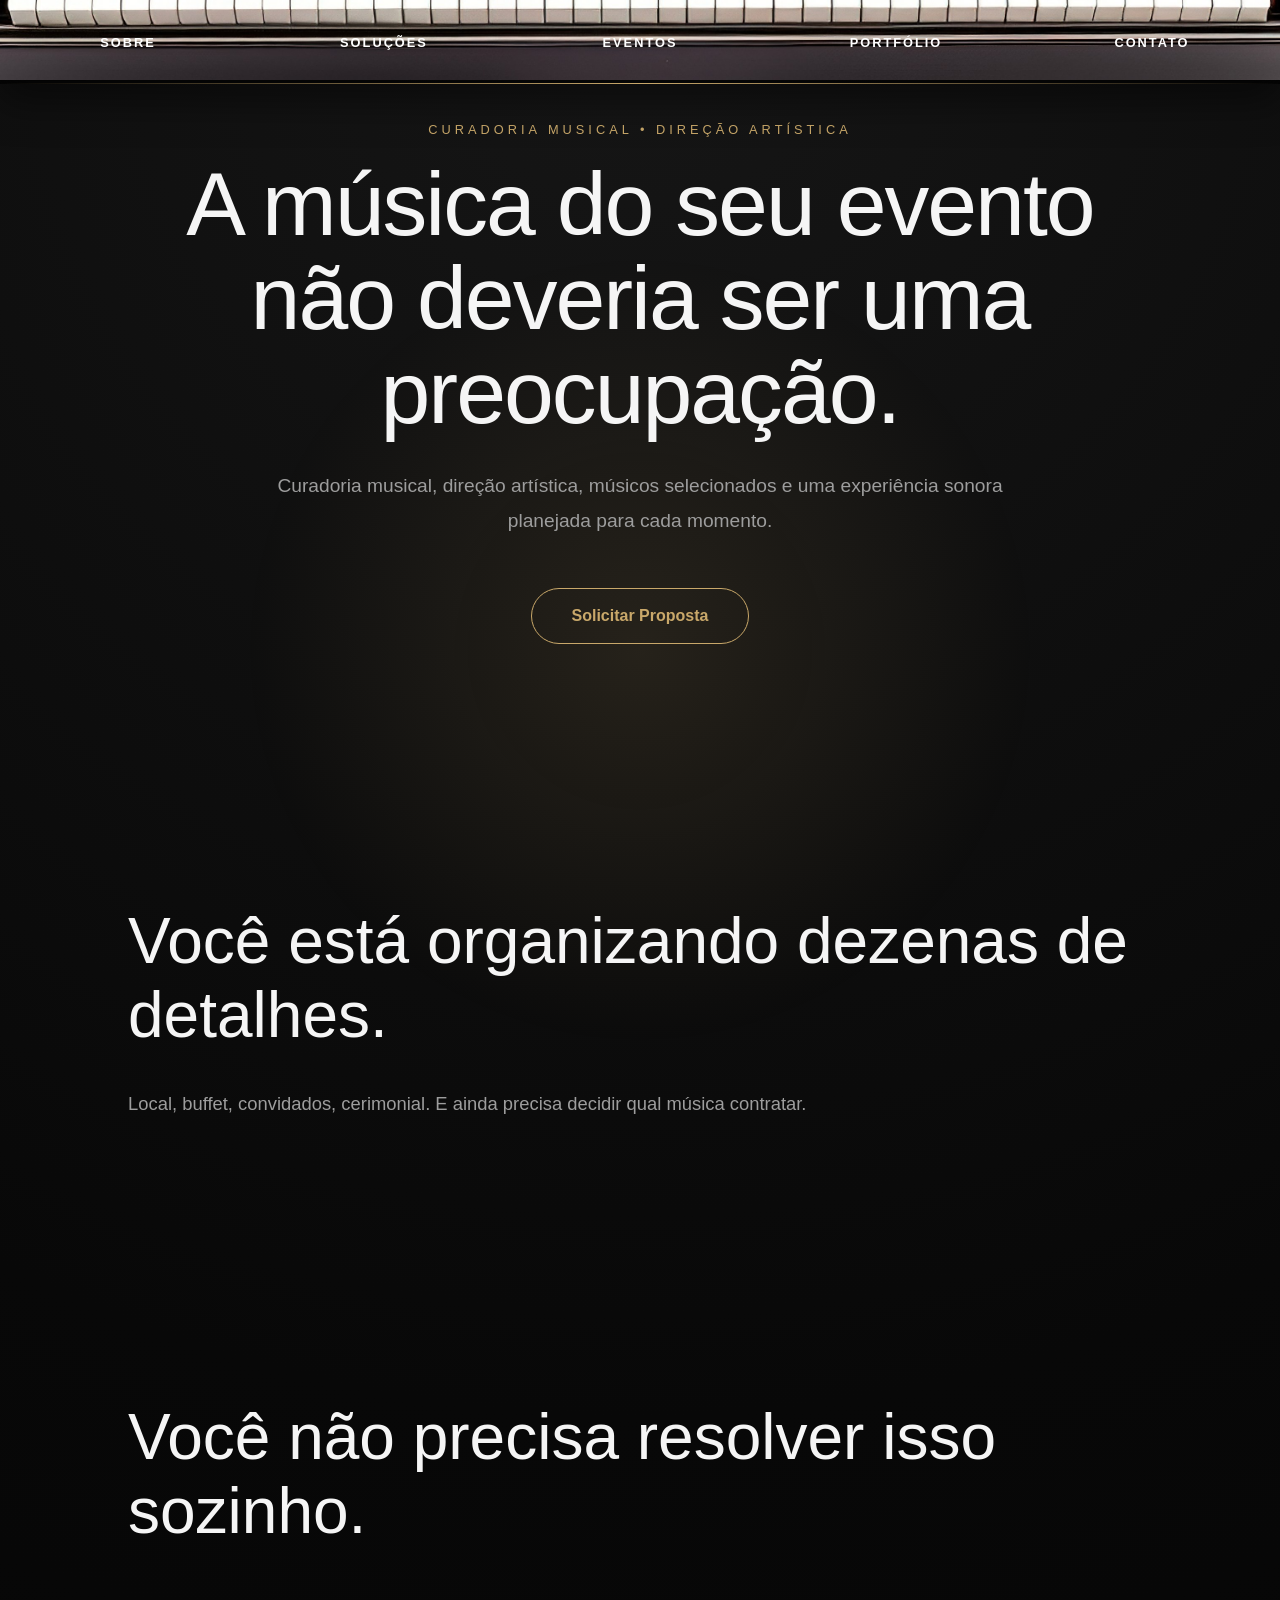
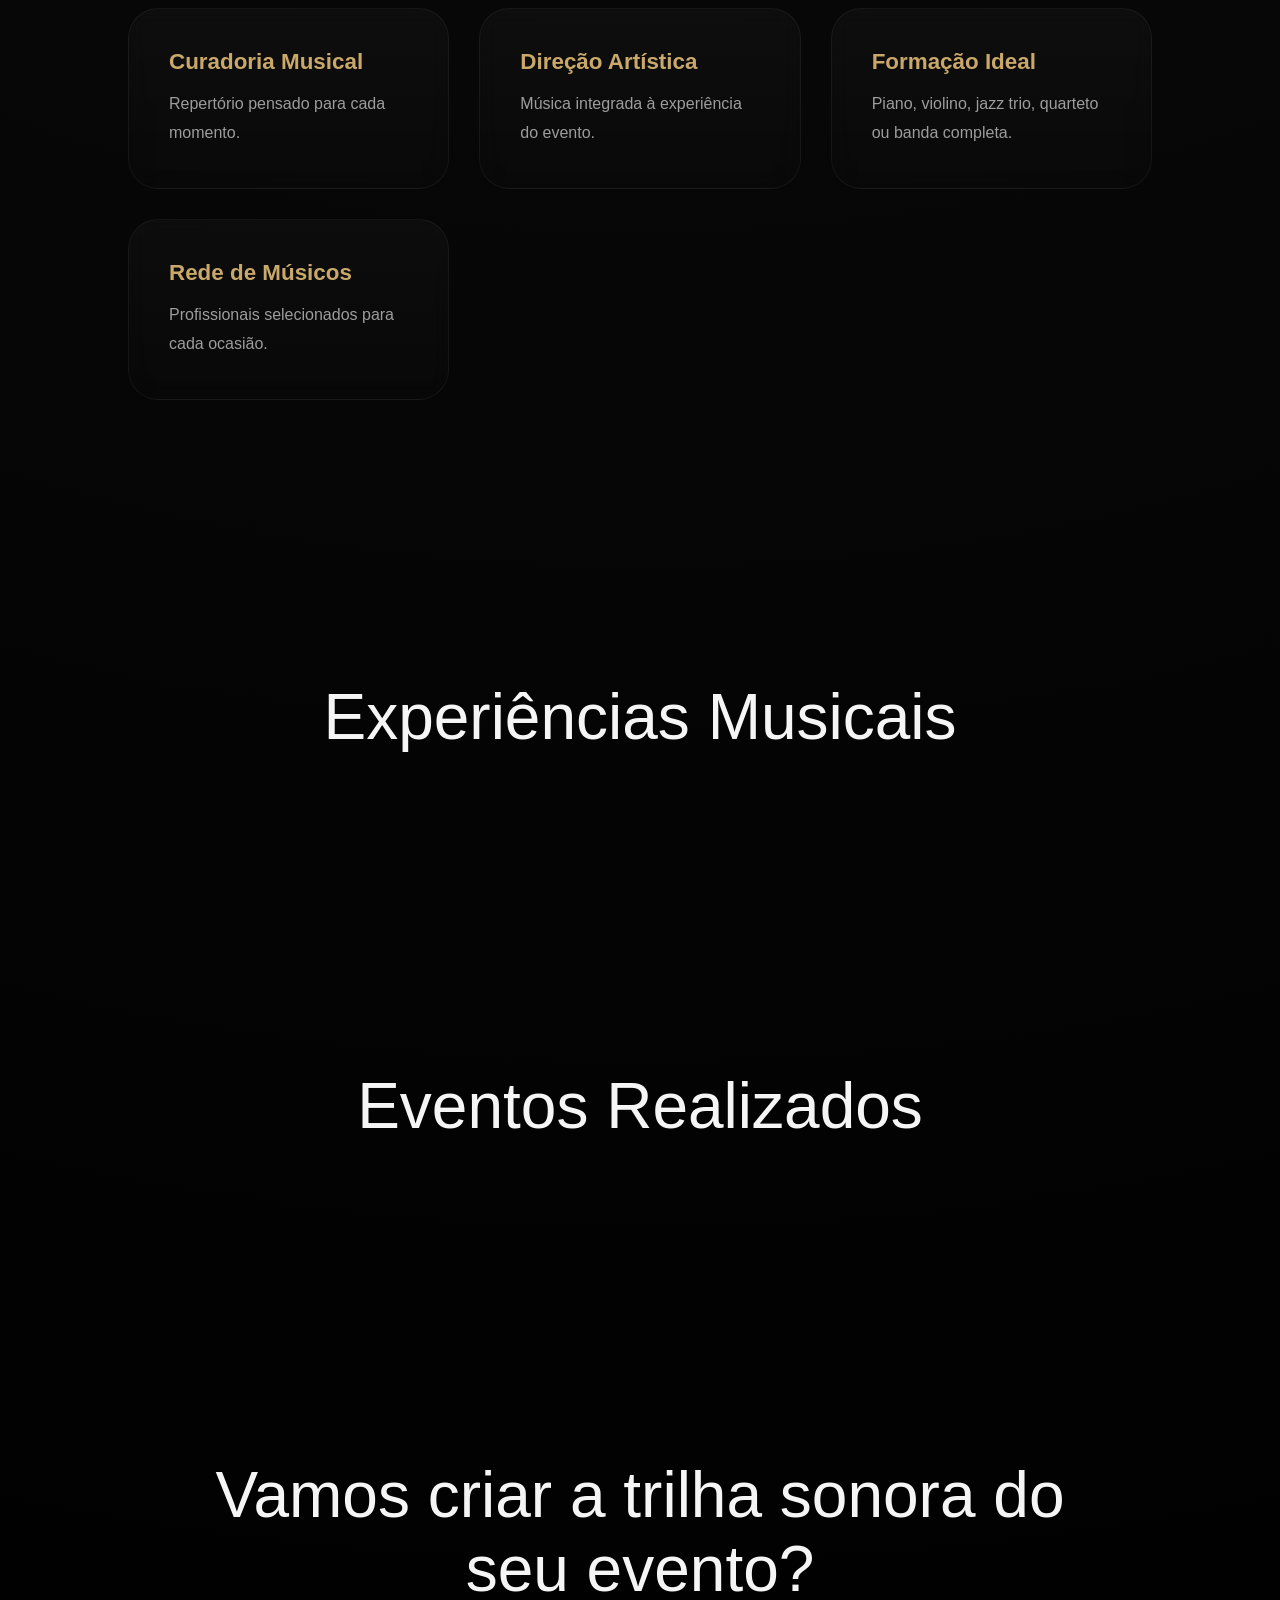
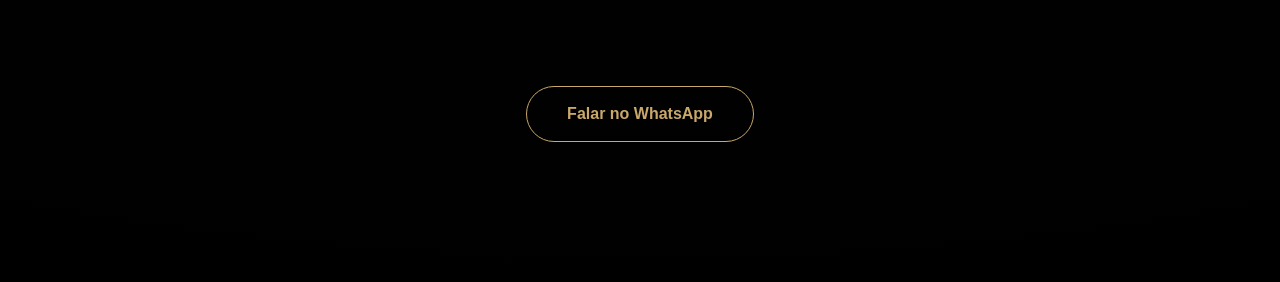
==== index.html @ 315f6d20 "primeiro commit" ====
<!DOCTYPE html>
<html lang="pt-BR">
<head>
<meta charset="UTF-8">
<meta name="viewport" content="width=device-width, initial-scale=1.0">

<title>Diego Guimarães</title>

<link rel="stylesheet" href="./css/style.css">
</head>
<body>

<header id="pianoNav">

    <img src="./img/piano copiar.png" id="keyboard">

    <nav id="keyLayer">

        <a href="#sobre">SOBRE</a>
        <a href="#solucoes">SOLUÇÕES</a>
        <a href="#eventos">EVENTOS</a>
        <a href="#portfolio">PORTFÓLIO</a>
        <a href="#contato">CONTATO</a>

    </nav>

</header>

<section id="hero">

    <div class="hero-content">

        <span class="tag">
            CURADORIA MUSICAL • DIREÇÃO ARTÍSTICA
        </span>

        <h1>
            A música do seu evento
            não deveria ser uma preocupação.
        </h1>

        <p>
            Curadoria musical, direção artística,
            músicos selecionados e uma experiência
            sonora planejada para cada momento.
        </p>

        <a href="#" class="cta">
            Solicitar Proposta
        </a>

    </div>

</section>

<section id="sobre">

    <h2>Você está organizando dezenas de detalhes.</h2>

    <p>
        Local, buffet, convidados, cerimonial.
        E ainda precisa decidir qual música contratar.
    </p>

</section>

<section id="solucoes">

    <h2>Você não precisa resolver isso sozinho.</h2>

    <div class="cards">

        <div class="card">
            <h3>Curadoria Musical</h3>
            <p>
                Repertório pensado para cada momento.
            </p>
        </div>

        <div class="card">
            <h3>Direção Artística</h3>
            <p>
                Música integrada à experiência do evento.
            </p>
        </div>

        <div class="card">
            <h3>Formação Ideal</h3>
            <p>
                Piano, violino, jazz trio,
                quarteto ou banda completa.
            </p>
        </div>

        <div class="card">
            <h3>Rede de Músicos</h3>
            <p>
                Profissionais selecionados
                para cada ocasião.
            </p>
        </div>

    </div>

</section>

<section id="eventos">

    <h2>Experiências Musicais</h2>

</section>

<section id="portfolio">

    <h2>Eventos Realizados</h2>

</section>

<section id="contato">

    <h2>Vamos criar a trilha sonora do seu evento?</h2>

    <a href="#" class="cta">
        Falar no WhatsApp
    </a>

</section>

<script src="./js/script.js"></script>

</body>
</html>
---- css/style.css ----
*{
margin:0;
padding:0;
box-sizing:border-box;
}

html{
scroll-behavior:smooth;
}

:root{

--bg:#050505;
--bg-soft:#101010;

--gold:#c9a86a;

--text:#f5f5f5;
--muted:#9d9d9d;

}

body{

font-family:
"Segoe UI",
Arial,
sans-serif;

background:
radial-gradient(
circle at top,
#161616 0%,
#080808 40%,
#000 100%
);

color:var(--text);

overflow-x:hidden;

}
body::before{

content:"";

position:fixed;

width:800px;
height:800px;

left:50%;
top:250px;

transform:translateX(-50%);

background:

radial-gradient(
circle,
rgba(201,168,106,.12),
transparent 70%
);

pointer-events:none;

z-index:-1;

}
/* =========================================
   PIANO NAV
========================================= */

#pianoNav{

position:fixed;

top:0;
left:0;

width:100%;

z-index:9999;

background:
rgba(0,0,0,.75);

backdrop-filter:
blur(15px);

box-shadow:
0 15px 40px rgba(0,0,0,.5);

}

#pianoNav::after{

content:"";

position:absolute;

left:0;
bottom:0;

width:100%;
height:1px;

background:

linear-gradient(
90deg,
transparent,
var(--gold),
transparent
);

}

/* imagem do teclado */

#keyboard{

width:100%;
height:80px;

object-fit:cover;
object-position:center bottom;

}

/* =========================================
   MENU NAS TECLAS
========================================= */

#keyLayer{

position:absolute;

top:0;
left:0;

width:100%;
height:100%;

display:flex;

}

#keyLayer a{

flex:1;

display:flex;
justify-content:center;
align-items:center;

text-decoration:none;

color:white;

font-size:.8rem;

letter-spacing:2px;

font-weight:600;

transition:.35s;

}

#keyLayer a:hover{

background:
rgba(255,255,255,.08);

color:var(--gold);

}

/* =========================================
   HERO
========================================= */

#hero{

min-height:60vh;

display:flex;
justify-content:center;
align-items:center;

padding:
120px
40px
120px;

}

.hero-content{

max-width:1000px;

text-align:center;

}

.tag{

display:inline-block;

color:var(--gold);

letter-spacing:4px;

font-size:.8rem;

text-transform:uppercase;

margin-bottom:20px;

}

.hero-content h1{

font-size:
clamp(3rem,7vw,7rem);

font-weight:300;

line-height:1.05;

letter-spacing:-2px;

margin-bottom:30px;

}

.hero-content p{

max-width:800px;

margin:auto;

font-size:1.2rem;

line-height:1.8;

color:var(--muted);

}

/* =========================================
   BOTÃO
========================================= */

.cta{

display:inline-flex;

justify-content:center;
align-items:center;

margin-top:50px;

padding:
18px
40px;

border-radius:999px;

border:
1px solid var(--gold);

color:var(--gold);

text-decoration:none;

font-weight:600;

transition:.35s;

}

.cta:hover{

background:var(--gold);

color:#000;

transform:
translateY(-2px);

}

/* =========================================
   SEÇÕES
========================================= */

section{

padding:
140px
10vw;

}

section h2{

font-size:
clamp(2rem,5vw,4rem);

font-weight:300;

margin-bottom:35px;

}

section p{

max-width:900px;

font-size:1.15rem;

line-height:1.8;

color:var(--muted);

}

/* =========================================
   CARDS
========================================= */

.cards{

display:grid;

grid-template-columns:
repeat(
auto-fit,
minmax(260px,1fr)
);

gap:30px;

margin-top:60px;

}

.card{

padding:40px;

border-radius:30px;

background:

linear-gradient(
180deg,
rgba(255,255,255,.03),
rgba(255,255,255,.01)
);

border:
1px solid rgba(255,255,255,.05);

backdrop-filter:
blur(10px);

transition:.4s;

}

.card:hover{

transform:
translateY(-8px);

border-color:
rgba(201,168,106,.3);

}

.card h3{

font-size:1.4rem;

margin-bottom:15px;

color:var(--gold);

}

.card p{

font-size:1rem;

}

/* =========================================
   EVENTOS
========================================= */

#eventos,
#portfolio{

text-align:center;

}

/* =========================================
   CONTATO
========================================= */

#contato{

text-align:center;

}

#contato h2{

max-width:900px;

margin:auto;

margin-bottom:30px;

}

/* =========================================
   SCROLLBAR
========================================= */

::-webkit-scrollbar{

width:8px;

}

::-webkit-scrollbar-track{

background:#050505;

}

::-webkit-scrollbar-thumb{

background:var(--gold);

border-radius:20px;

}

/* =========================================
   RESPONSIVO
========================================= */

@media(max-width:900px){

#keyboard{

width:100%;
height:70px;

object-fit:cover;
object-position:center bottom;

}

.hero-content h1{

font-size:3rem;

}

section{

padding:
100px
30px;

}

}
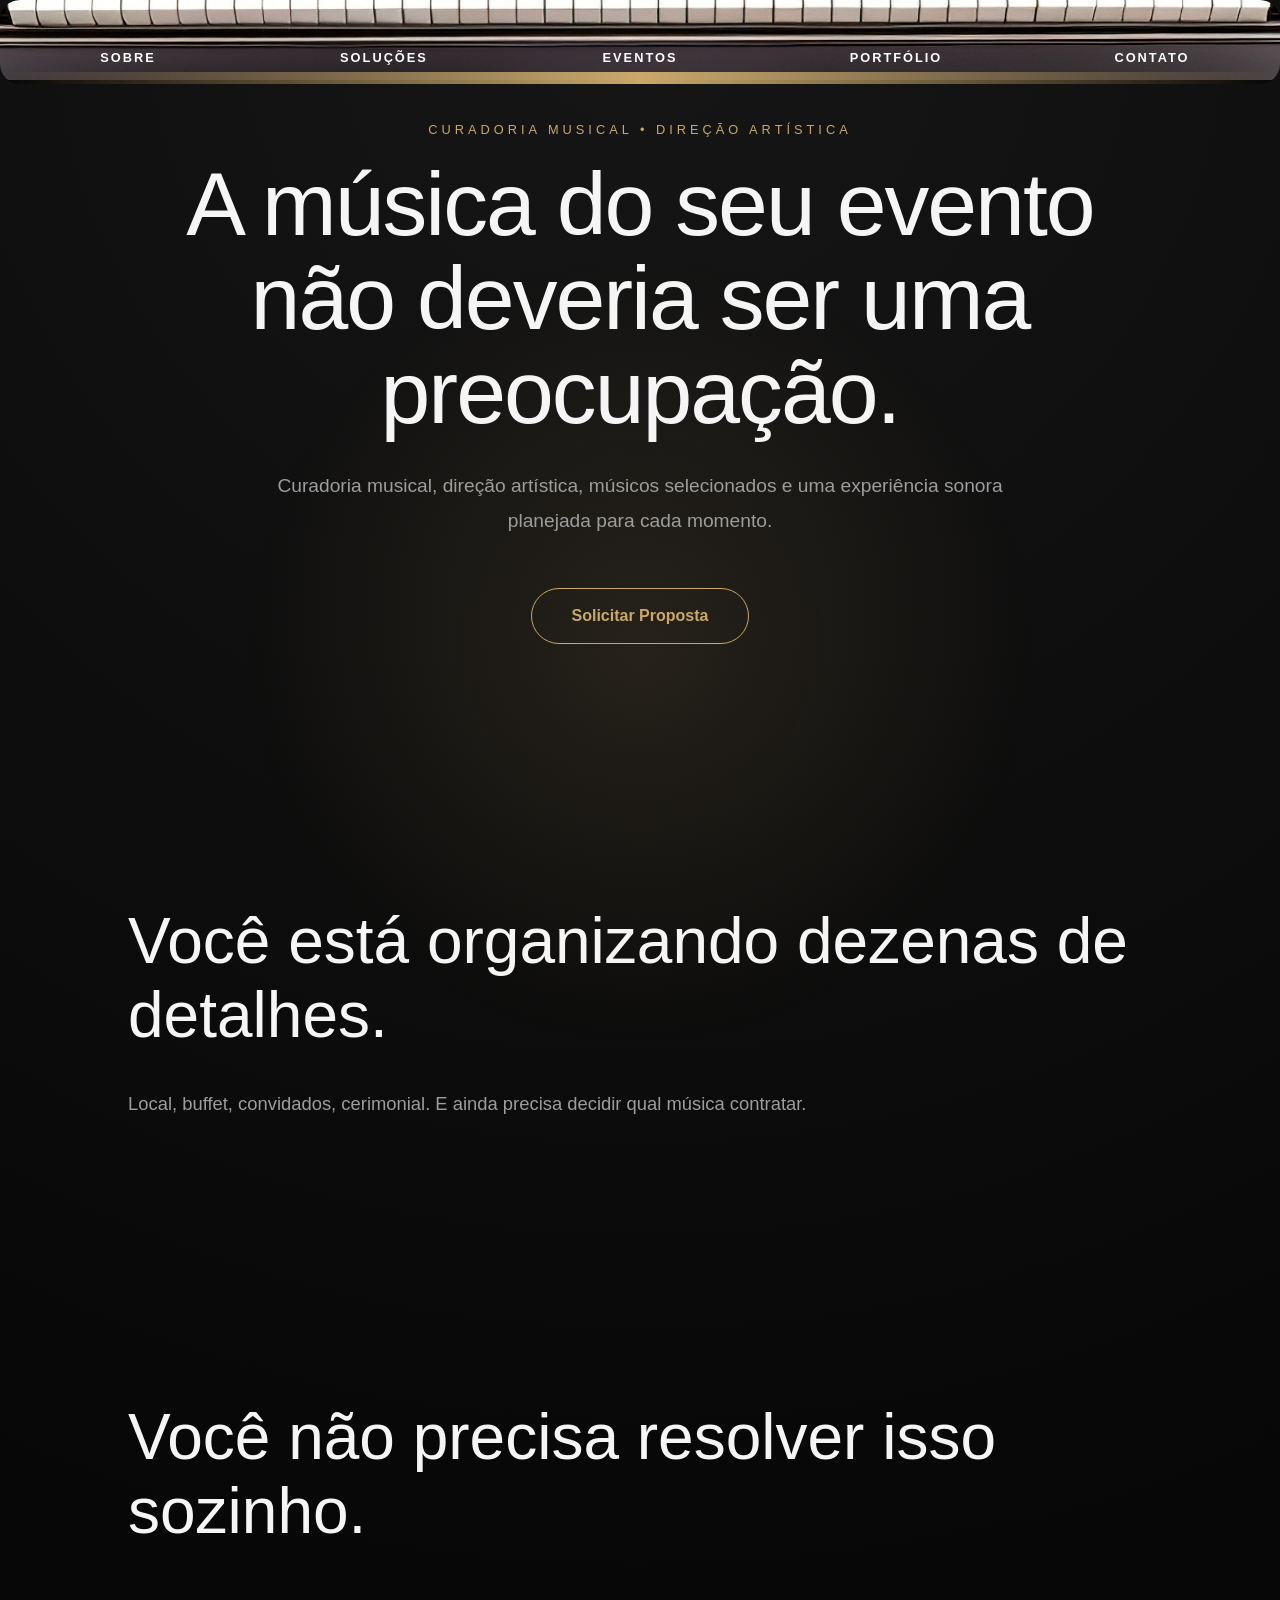
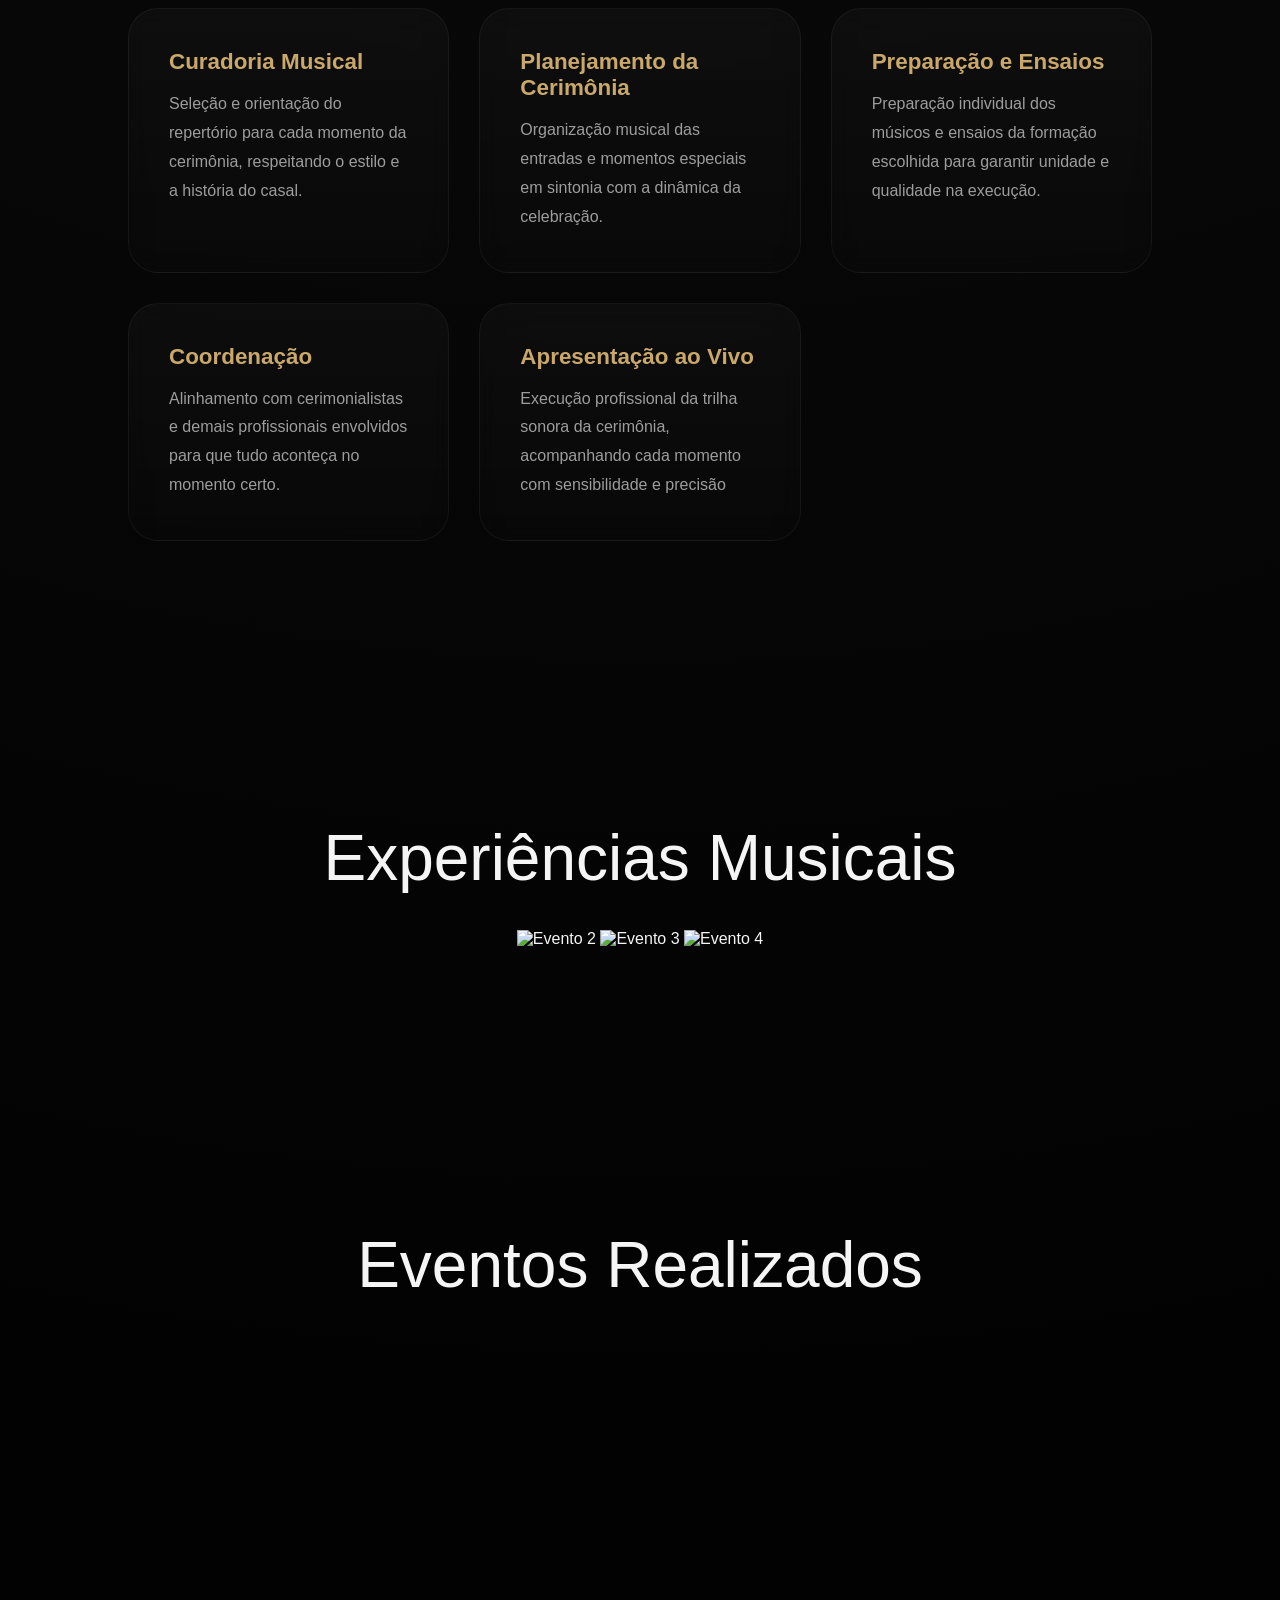
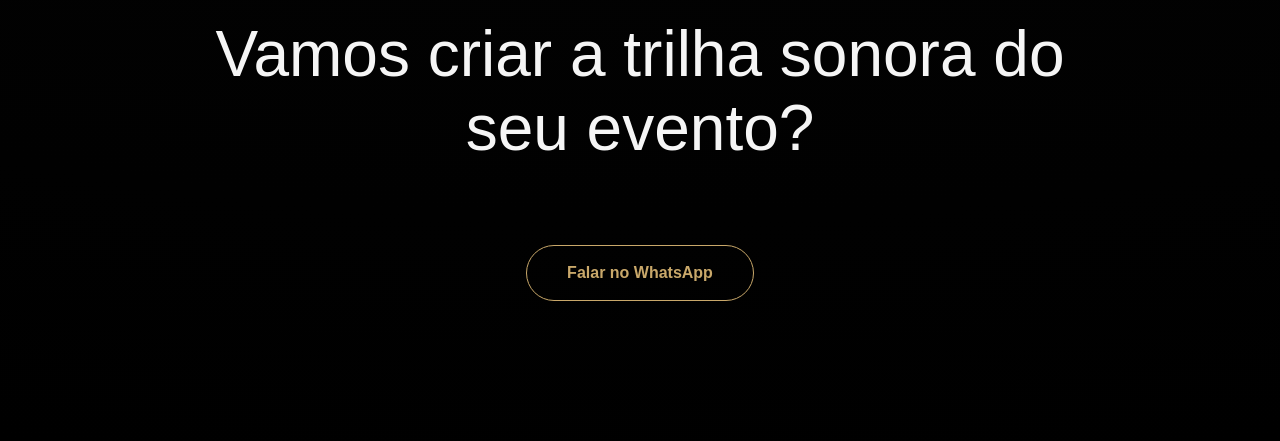
==== commit 864d0424: "novos conteudos" ====
--- a/index.html
+++ b/index.html
@@ -73,30 +73,49 @@
         <div class="card">
             <h3>Curadoria Musical</h3>
             <p>
-                Repertório pensado para cada momento.
+                Seleção e orientação do repertório para cada
+momento da cerimônia, respeitando o estilo
+e a história do casal.
+
             </p>
         </div>
 
         <div class="card">
-            <h3>Direção Artística</h3>
+            <h3>Planejamento da Cerimônia
+</h3>
             <p>
-                Música integrada à experiência do evento.
+                Organização musical das entradas e
+momentos especiais em sintonia com a
+dinâmica da celebração.
+
             </p>
         </div>
 
         <div class="card">
-            <h3>Formação Ideal</h3>
+            <h3>Preparação e Ensaios</h3>
             <p>
-                Piano, violino, jazz trio,
-                quarteto ou banda completa.
+                Preparação individual dos músicos e ensaios
+da formação escolhida para garantir unidade
+e qualidade na execução.
+
             </p>
         </div>
 
         <div class="card">
-            <h3>Rede de Músicos</h3>
+            <h3>Coordenação
+</h3>
             <p>
-                Profissionais selecionados
-                para cada ocasião.
+                Alinhamento com cerimonialistas e demais
+profissionais envolvidos para que tudo
+aconteça no momento certo.
+            </p>
+        </div>
+        <div class="card">
+            <h3>Apresentação ao Vivo</h3>
+            <p>
+                Execução profissional da trilha sonora da
+cerimônia, acompanhando cada momento
+com sensibilidade e precisão
             </p>
         </div>
 
@@ -107,6 +126,10 @@
 <section id="eventos">
 
     <h2>Experiências Musicais</h2>
+    
+        <img src="img/foto02.png" alt="Evento 2">
+        <img src="img/foto03.png" alt="Evento 3">
+        <img src="img/foto01.png" alt="Evento 4">
 
 </section>
 
@@ -120,7 +143,7 @@
 
     <h2>Vamos criar a trilha sonora do seu evento?</h2>
 
-    <a href="#" class="cta">
+    <a class="cta"  href="https://wa.me/554198382870" target="_blank">
         Falar no WhatsApp
     </a>
 
--- a/css/style.css
+++ b/css/style.css
@@ -68,6 +68,7 @@
 z-index:-1;
 
 }
+
 /* =========================================
    PIANO NAV
 ========================================= */
@@ -76,21 +77,25 @@
 
 position:fixed;
 
-top:0;
-left:0;
+top:  0px; /* antes era 0 */
+
+left:50%;
+
+transform:translateX(-50%);
 
 width:100%;
 
+max-width:1600px;
+
+border-radius:20px;
+
+overflow:hidden;
+
 z-index:9999;
 
-background:
-rgba(0,0,0,.75);
-
-backdrop-filter:
-blur(15px);
-
-box-shadow:
-0 15px 40px rgba(0,0,0,.5);
+background:rgba(0,0,0,.65);
+
+backdrop-filter:blur(20px);
 
 }
 
@@ -104,7 +109,7 @@
 bottom:0;
 
 width:100%;
-height:1px;
+height:12px;
 
 background:
 
@@ -137,7 +142,7 @@
 
 position:absolute;
 
-top:0;
+top: 15px;
 left:0;
 
 width:100%;
@@ -408,6 +413,41 @@
 text-align:center;
 
 }
+.eventos-grid{
+    display:flex;
+    gap:30px;
+    justify-content:center;   
+    flex-wrap:wrap;
+}
+
+.evento-card{
+    position:relative;
+    width:350px;
+    height:500px;
+    overflow:hidden;
+    border-radius:25px;
+}
+
+.evento-card img{
+    width:100%;
+    height:100%;
+    object-fit:cover;
+    transition:.8s;
+}
+
+.evento-card:hover img{
+    transform:scale(1.1);
+}
+
+.evento-card span{
+    position:absolute;
+    bottom:30px;
+    left:30px;
+    color:white;
+    font-size:1.8rem;
+    font-weight:600;
+    text-shadow:0 0 15px rgba(0,0,0,.8);
+}
 
 /* =========================================
    CONTATO
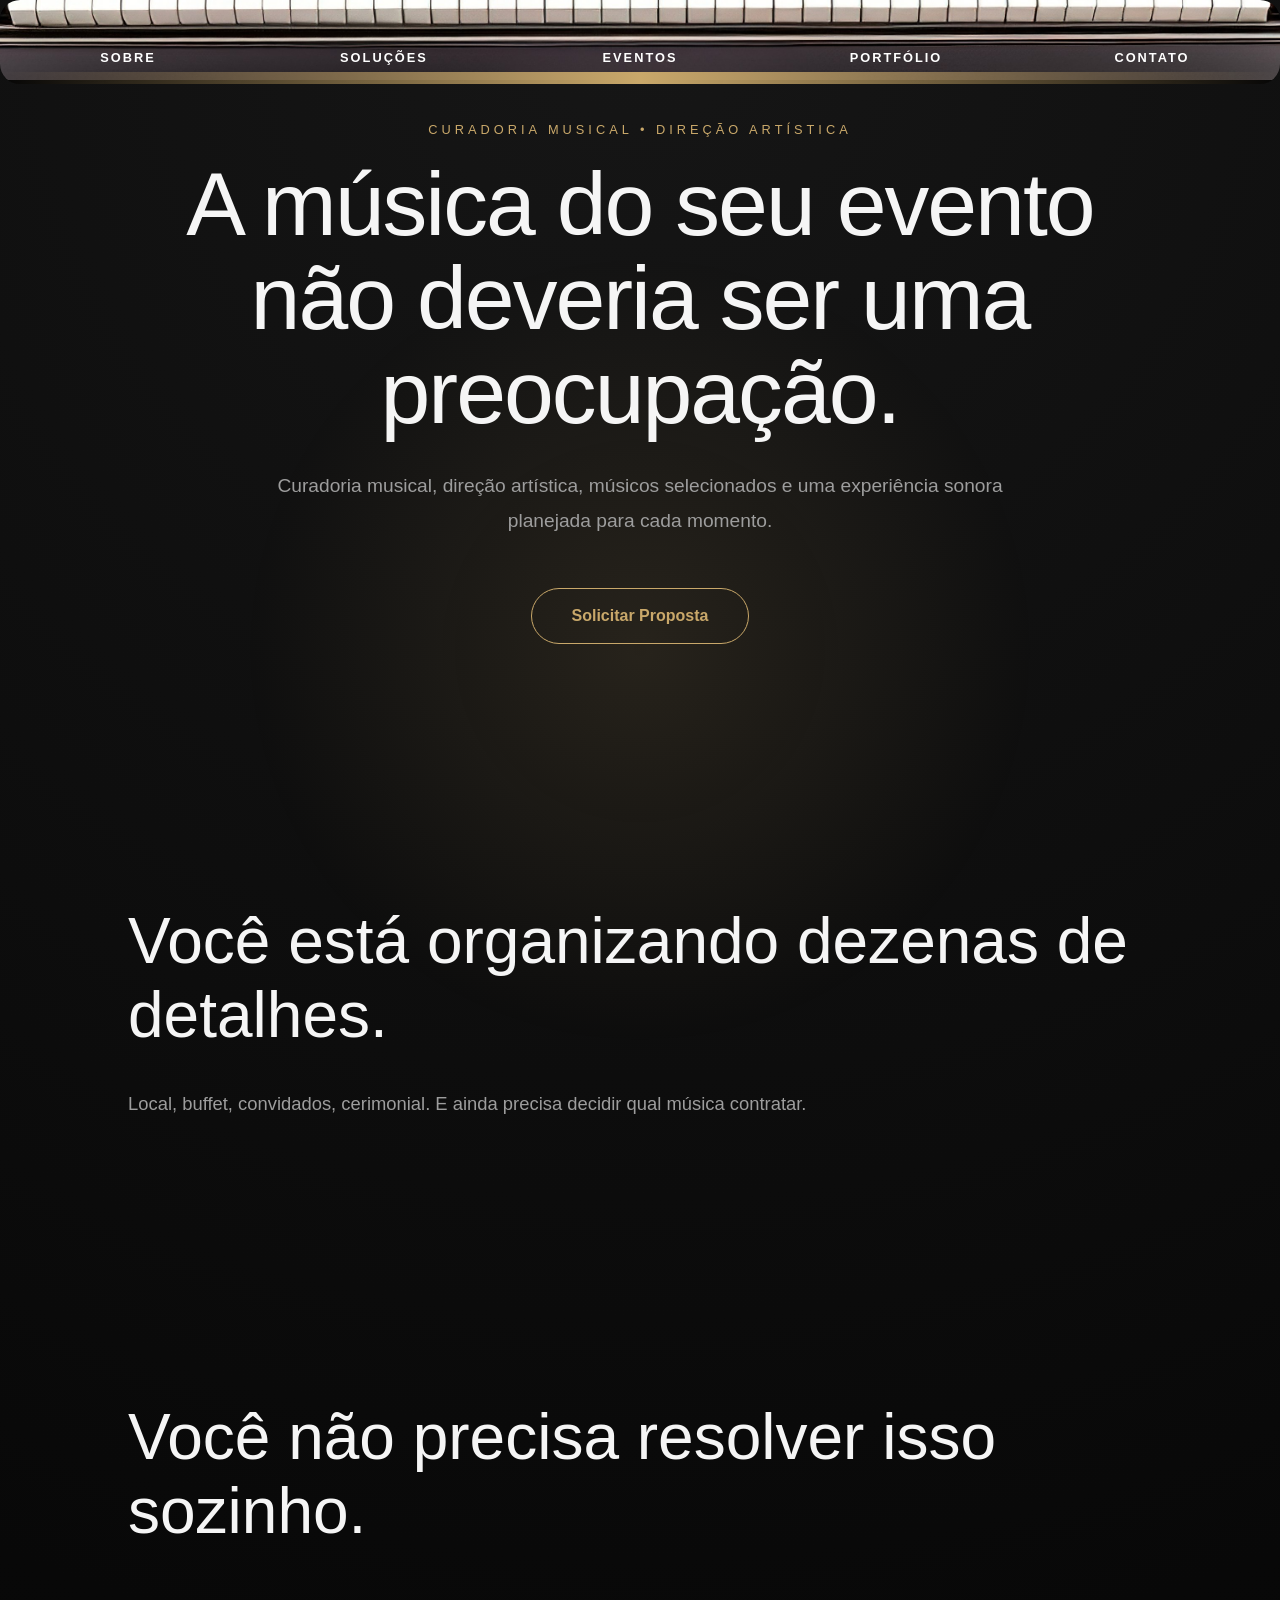
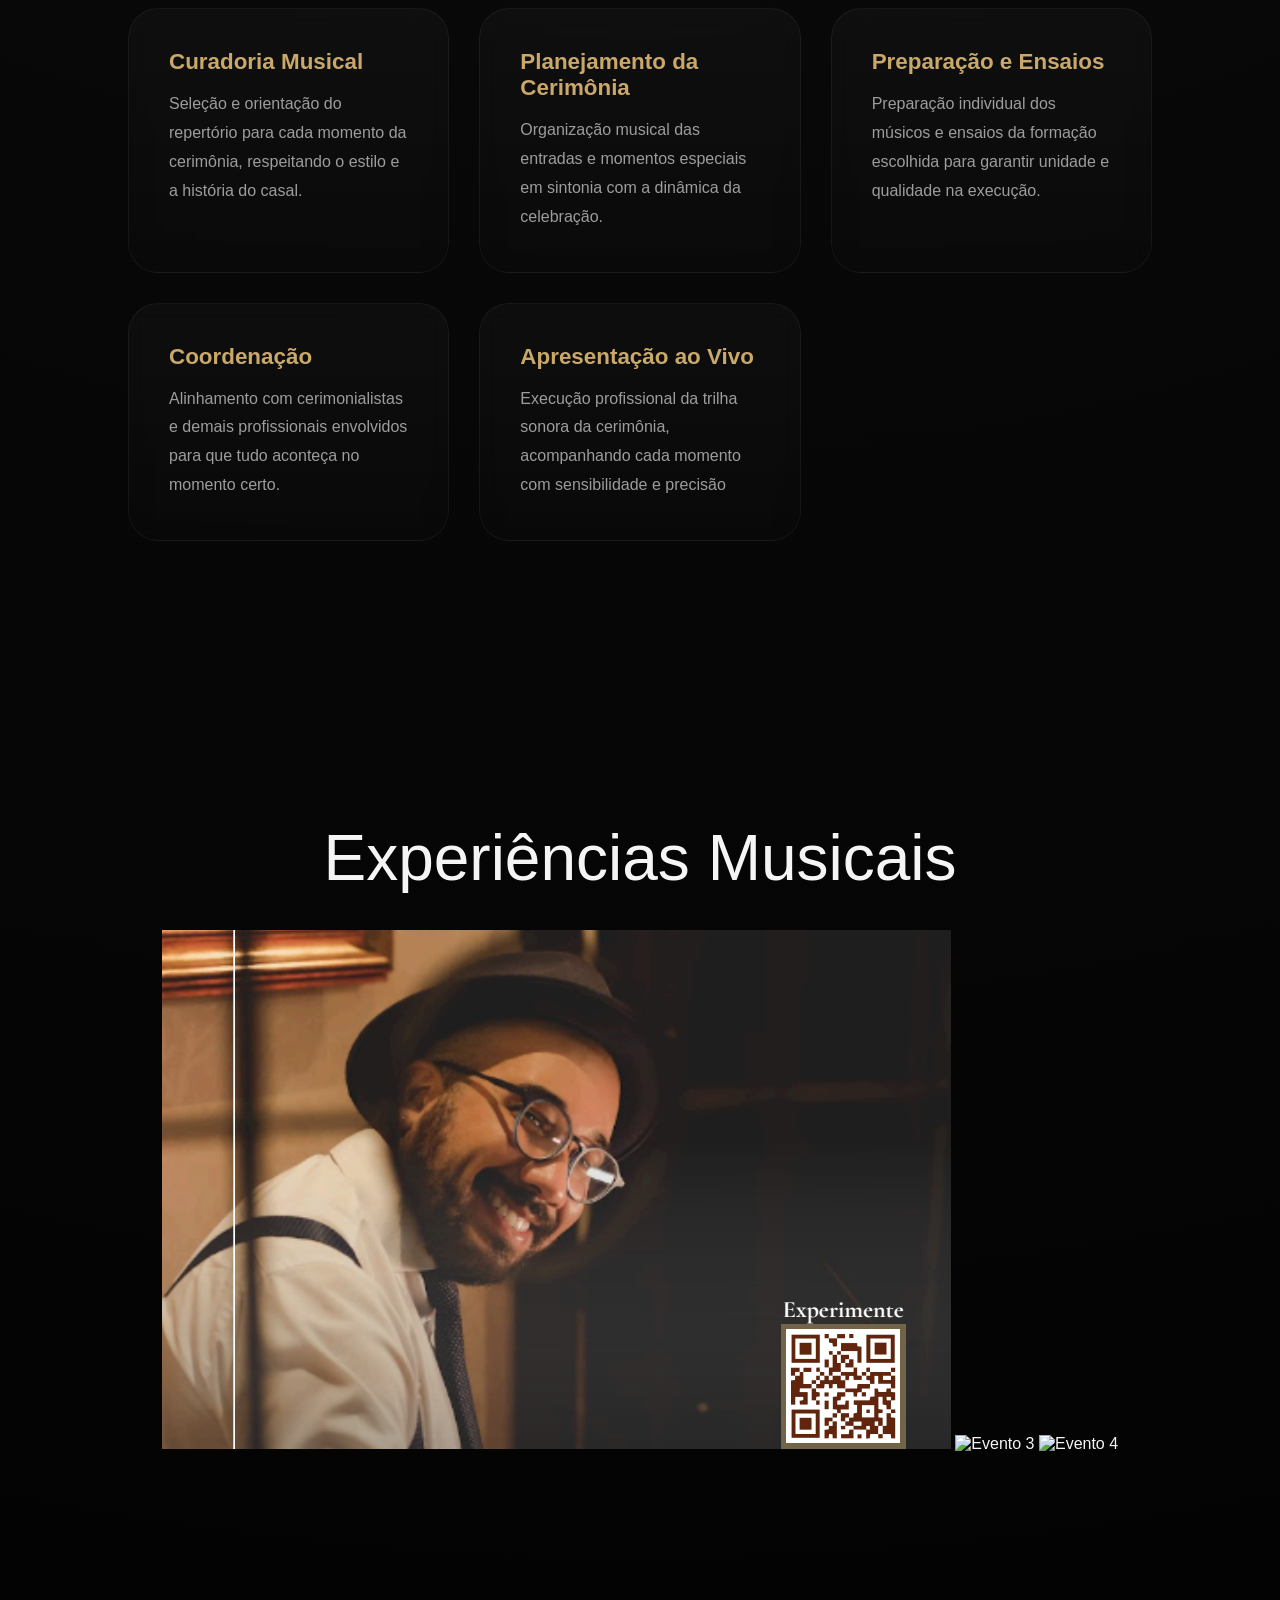
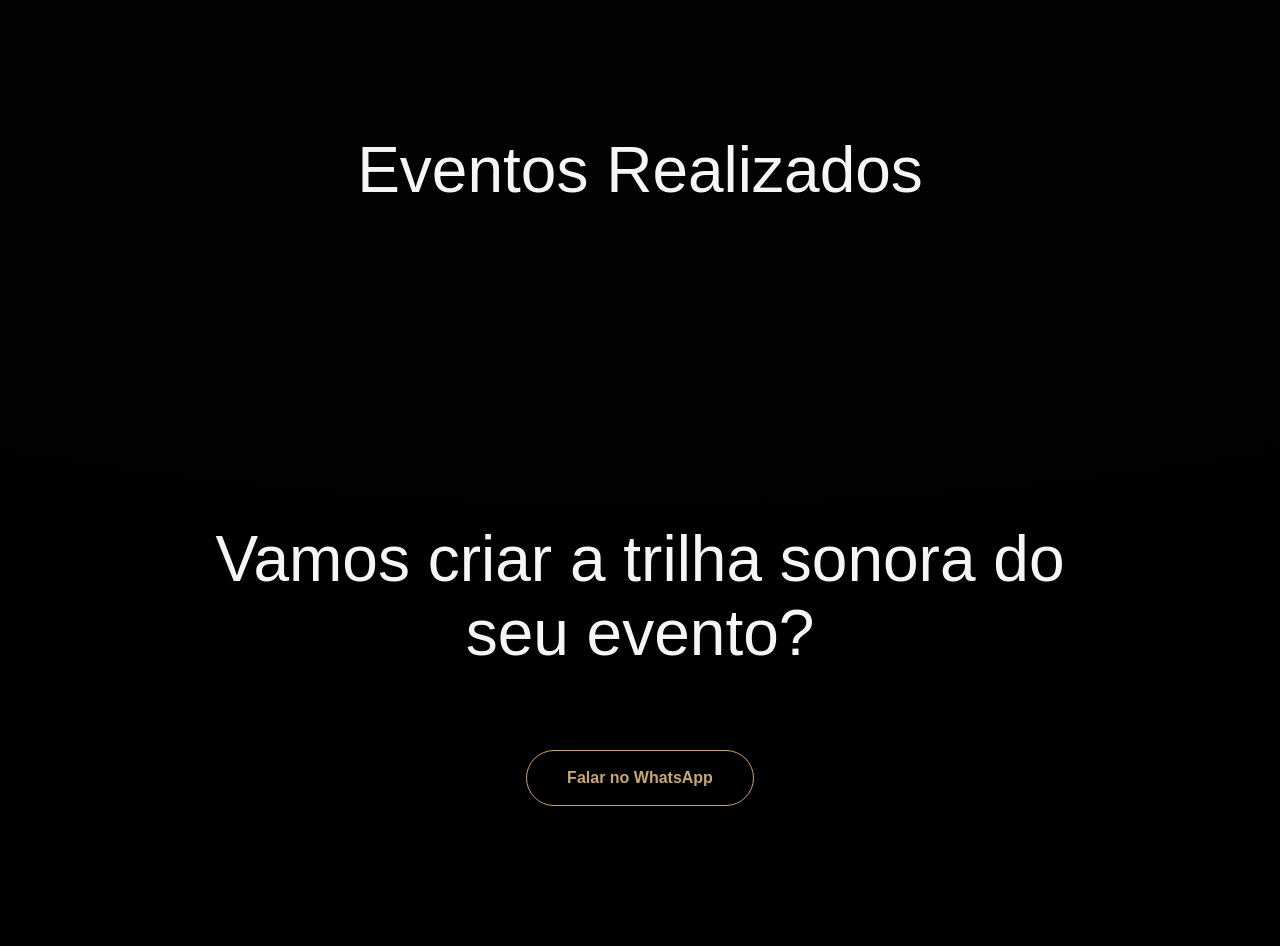
==== commit 06ed4bf1: "fotos" ====
--- a/index.html
+++ b/index.html
@@ -127,9 +127,9 @@
 
     <h2>Experiências Musicais</h2>
     
-        <img src="img/foto02.png" alt="Evento 2">
-        <img src="img/foto03.png" alt="Evento 3">
-        <img src="img/foto01.png" alt="Evento 4">
+        <img src="./img/foto02.PNG" alt="Evento 2">
+        <img src="./img/foto03.png" alt="Evento 3">
+        <img src="./img/foto01.png" alt="Evento 4">
 
 </section>
 
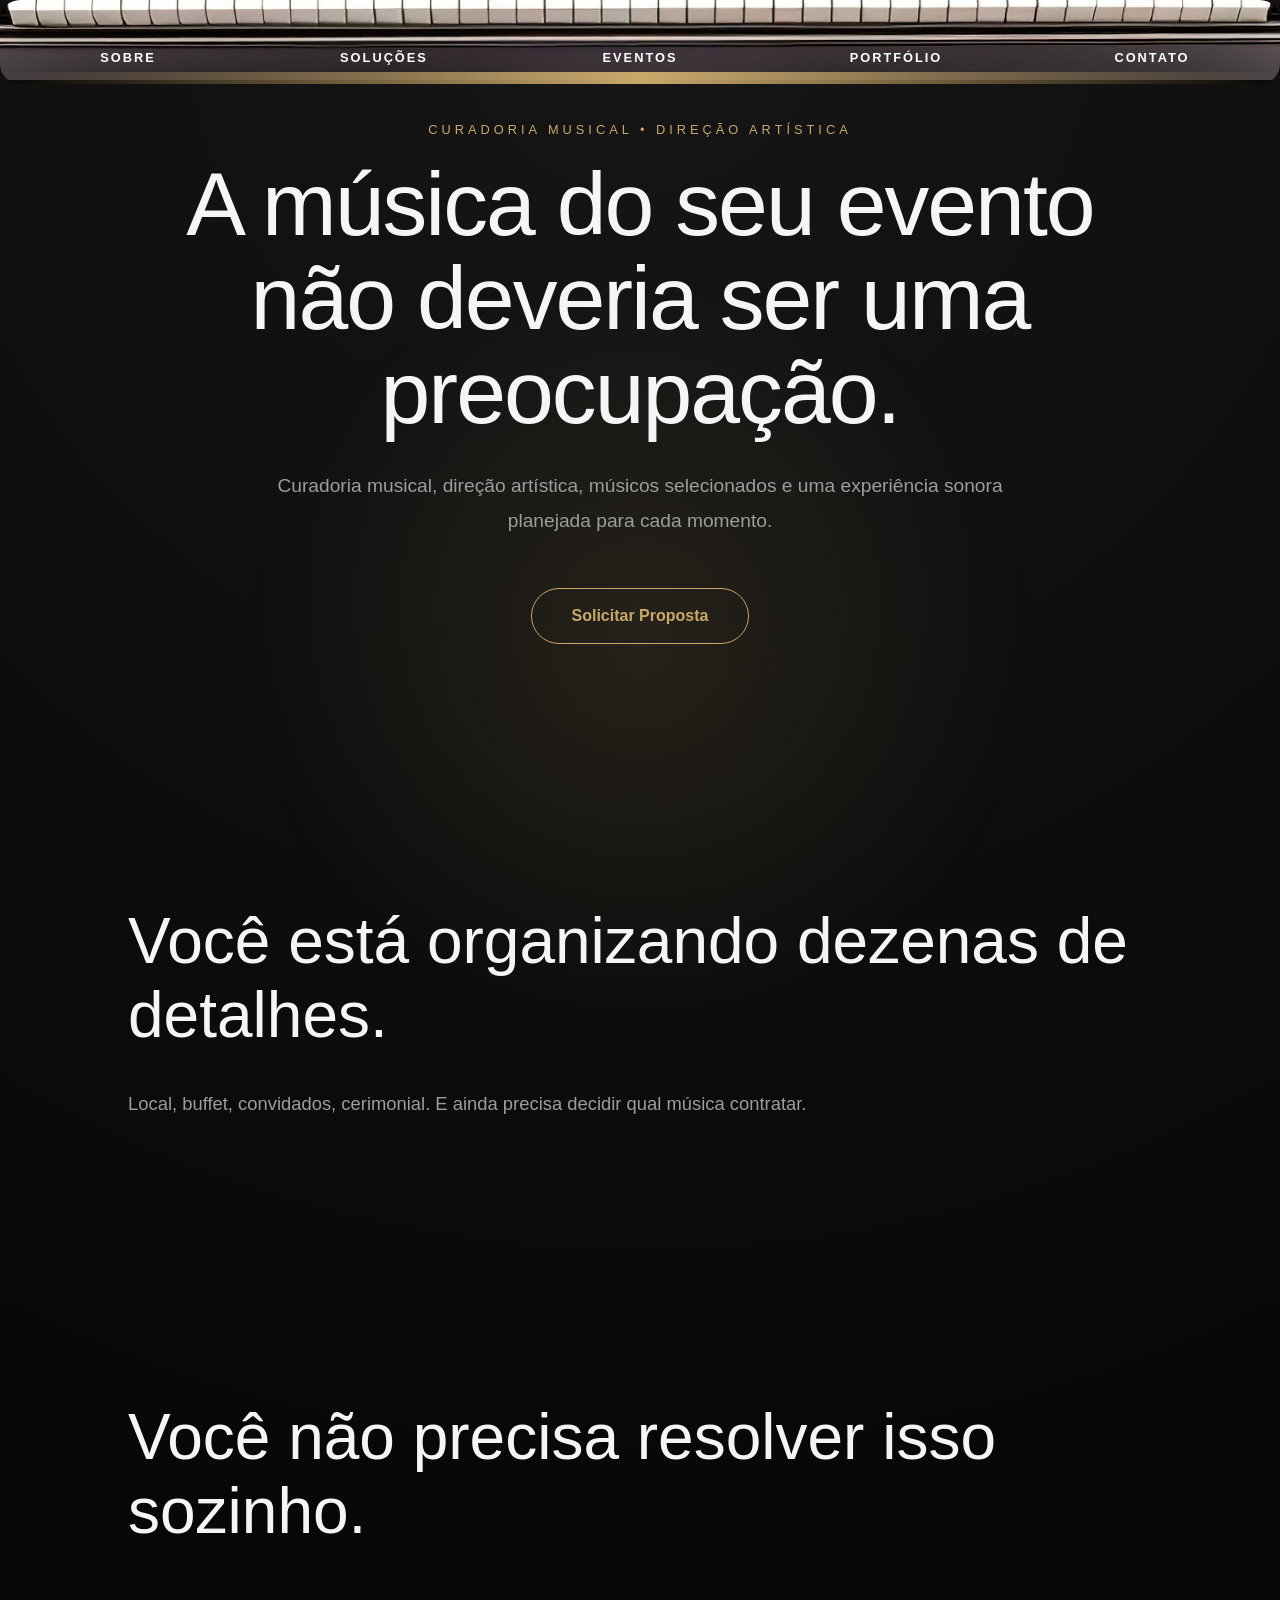
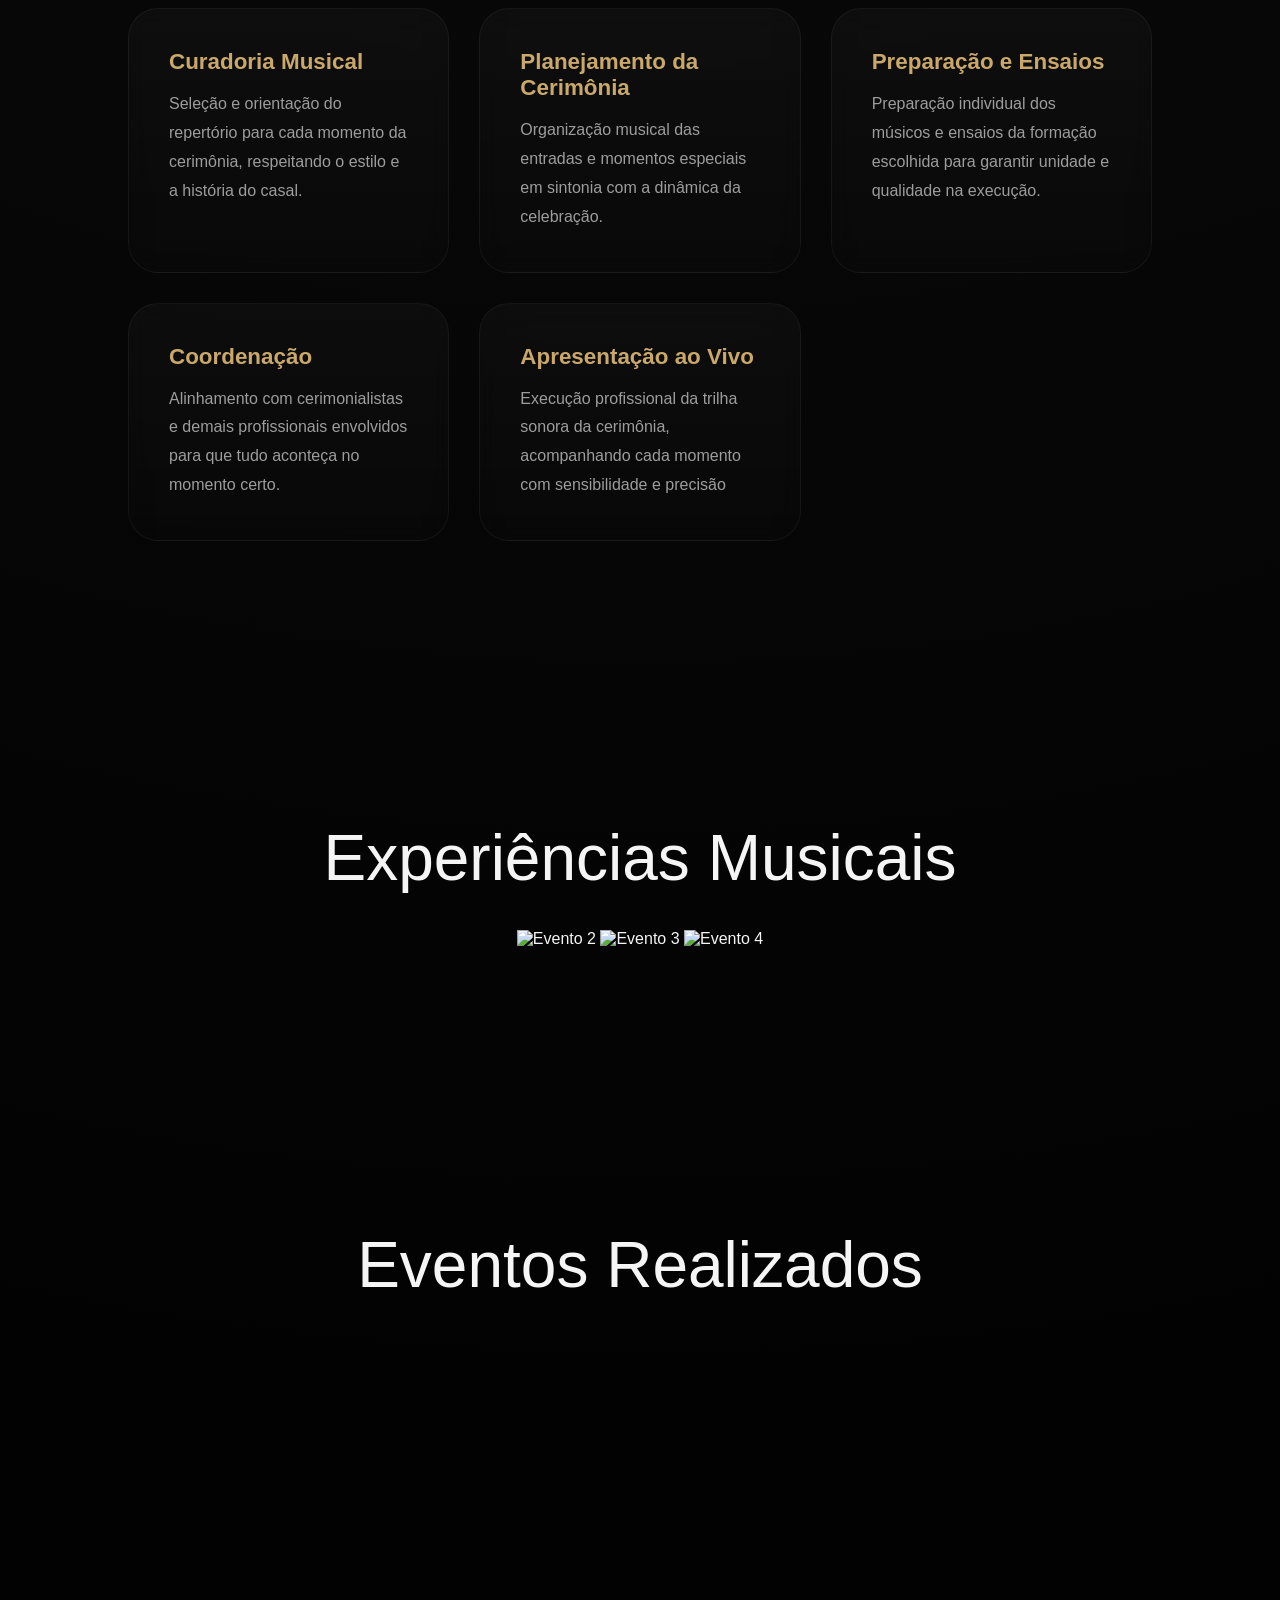
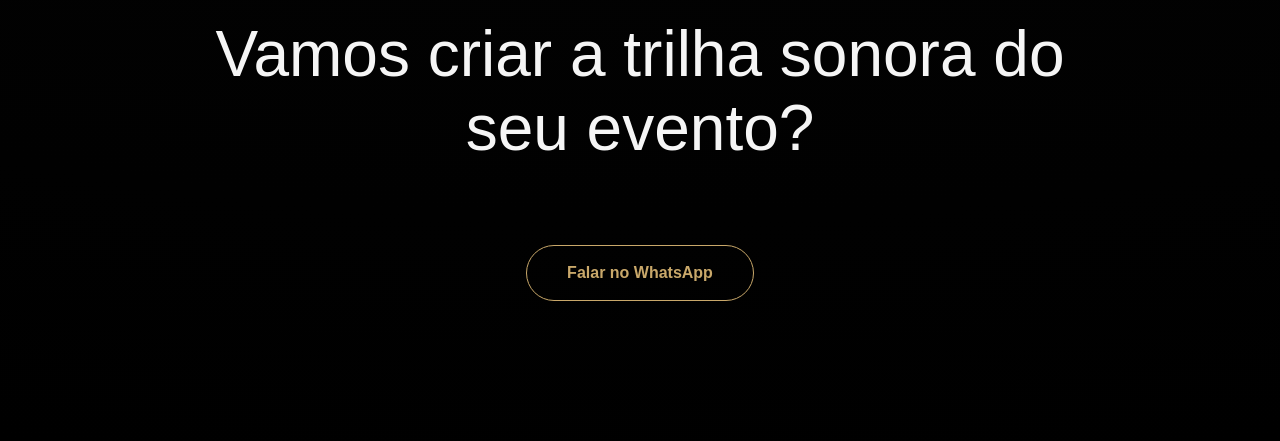
==== commit 7537cac7: "nova tentativa" ====
--- a/index.html
+++ b/index.html
@@ -127,7 +127,7 @@
 
     <h2>Experiências Musicais</h2>
     
-        <img src="./img/foto02.PNG" alt="Evento 2">
+        <img src="./img/foto02.png" alt="Evento 2">
         <img src="./img/foto03.png" alt="Evento 3">
         <img src="./img/foto01.png" alt="Evento 4">
 
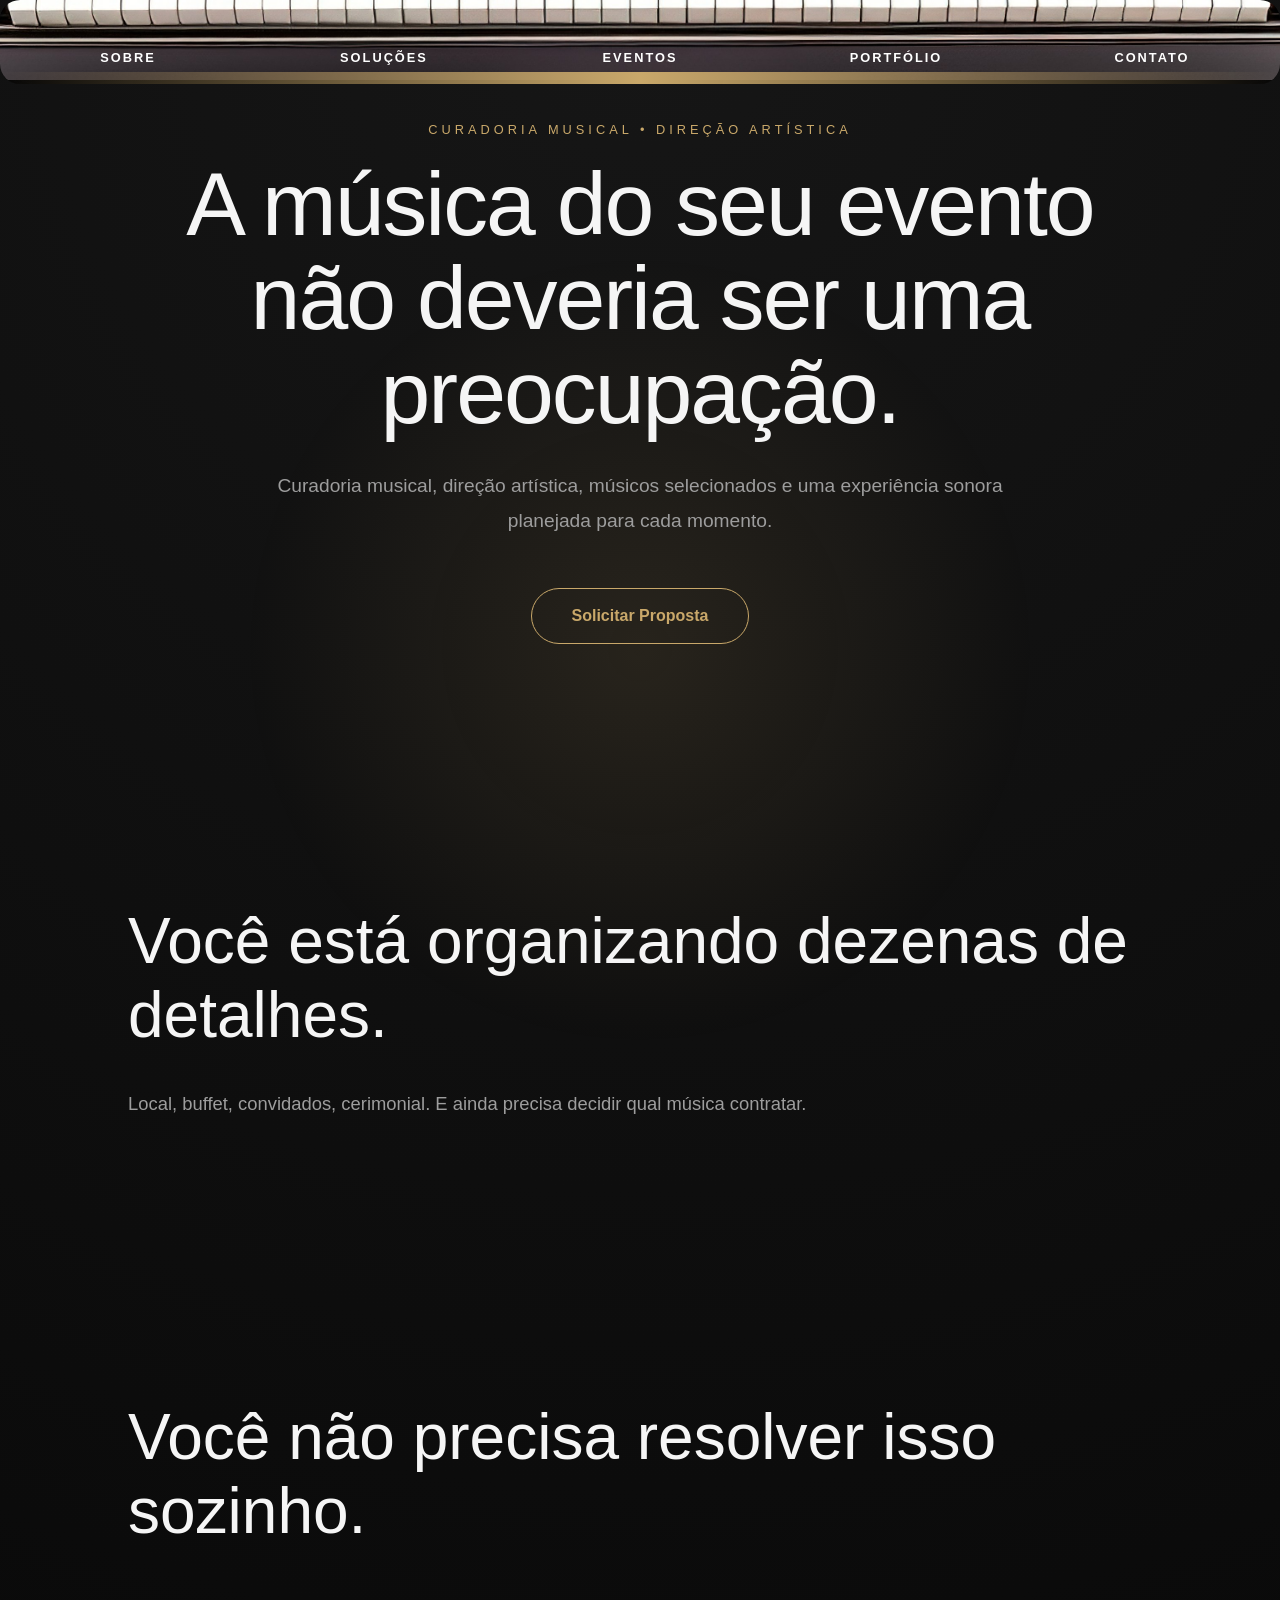
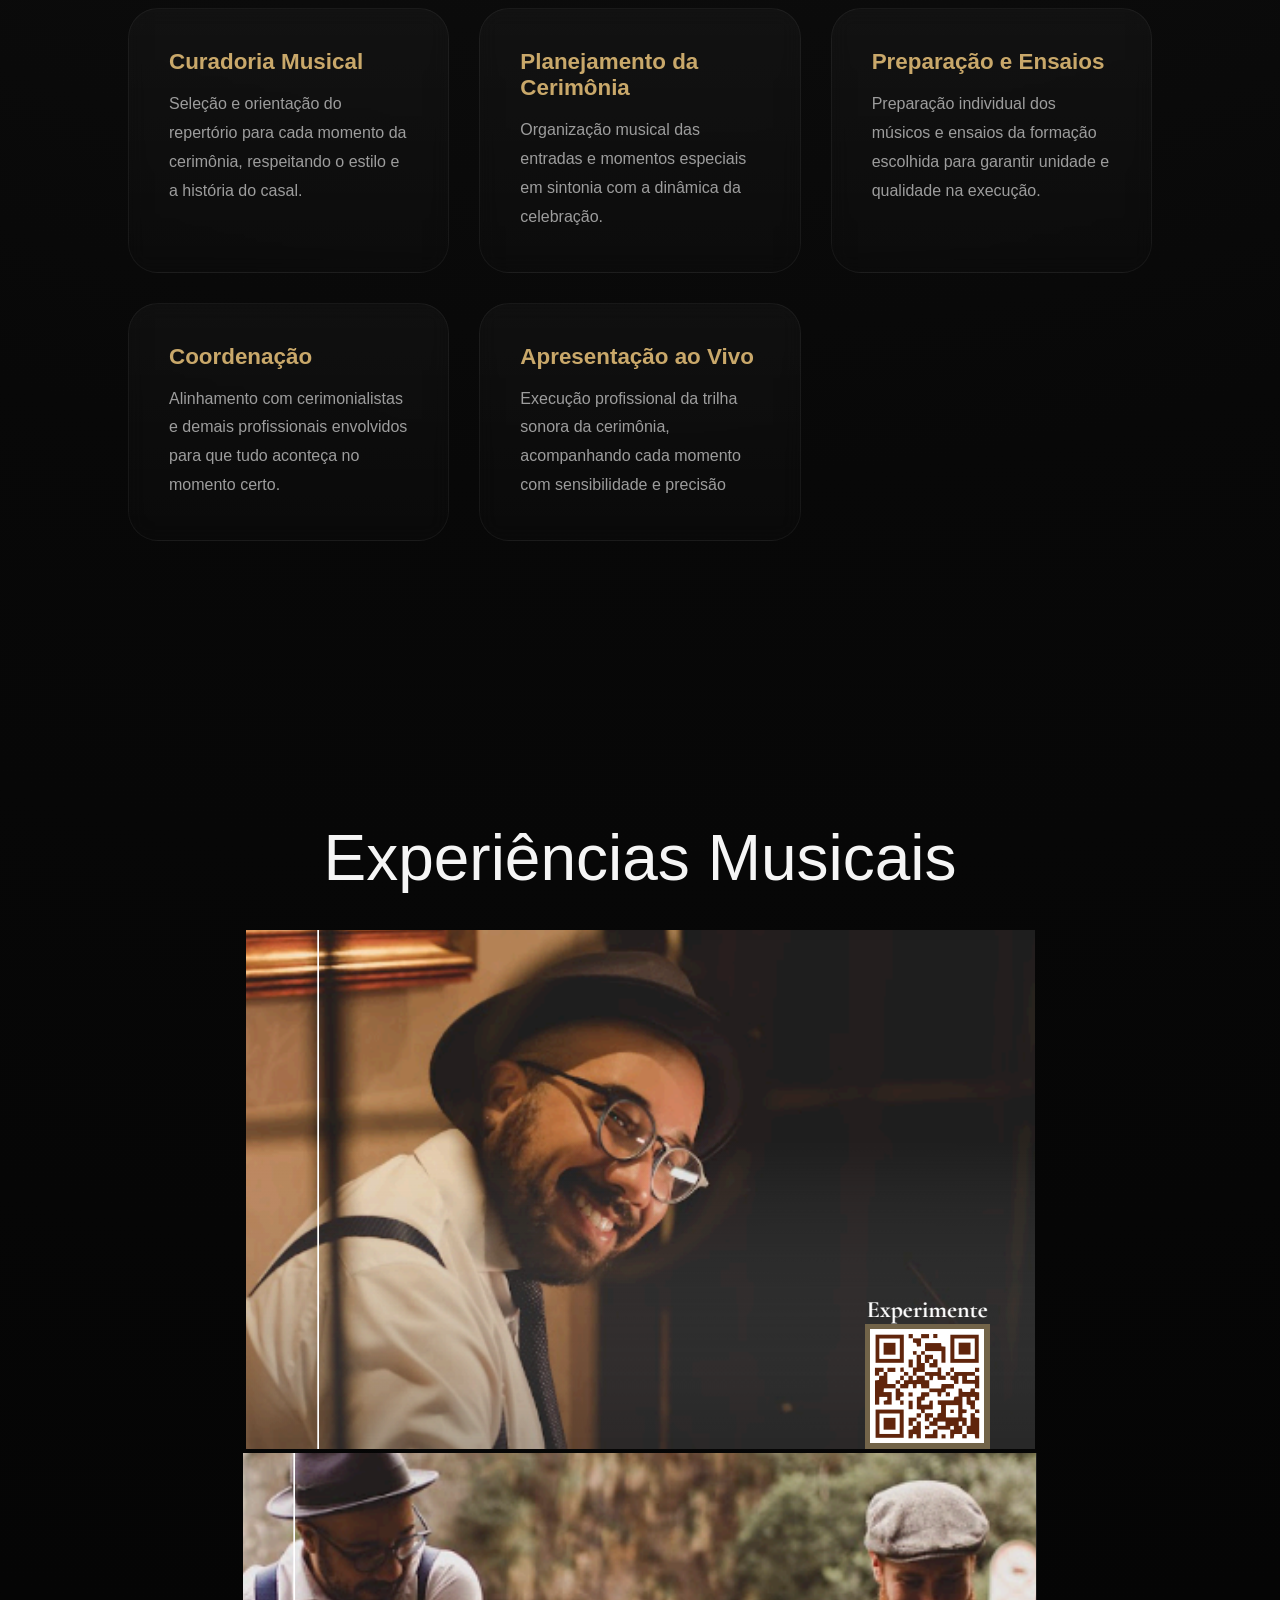
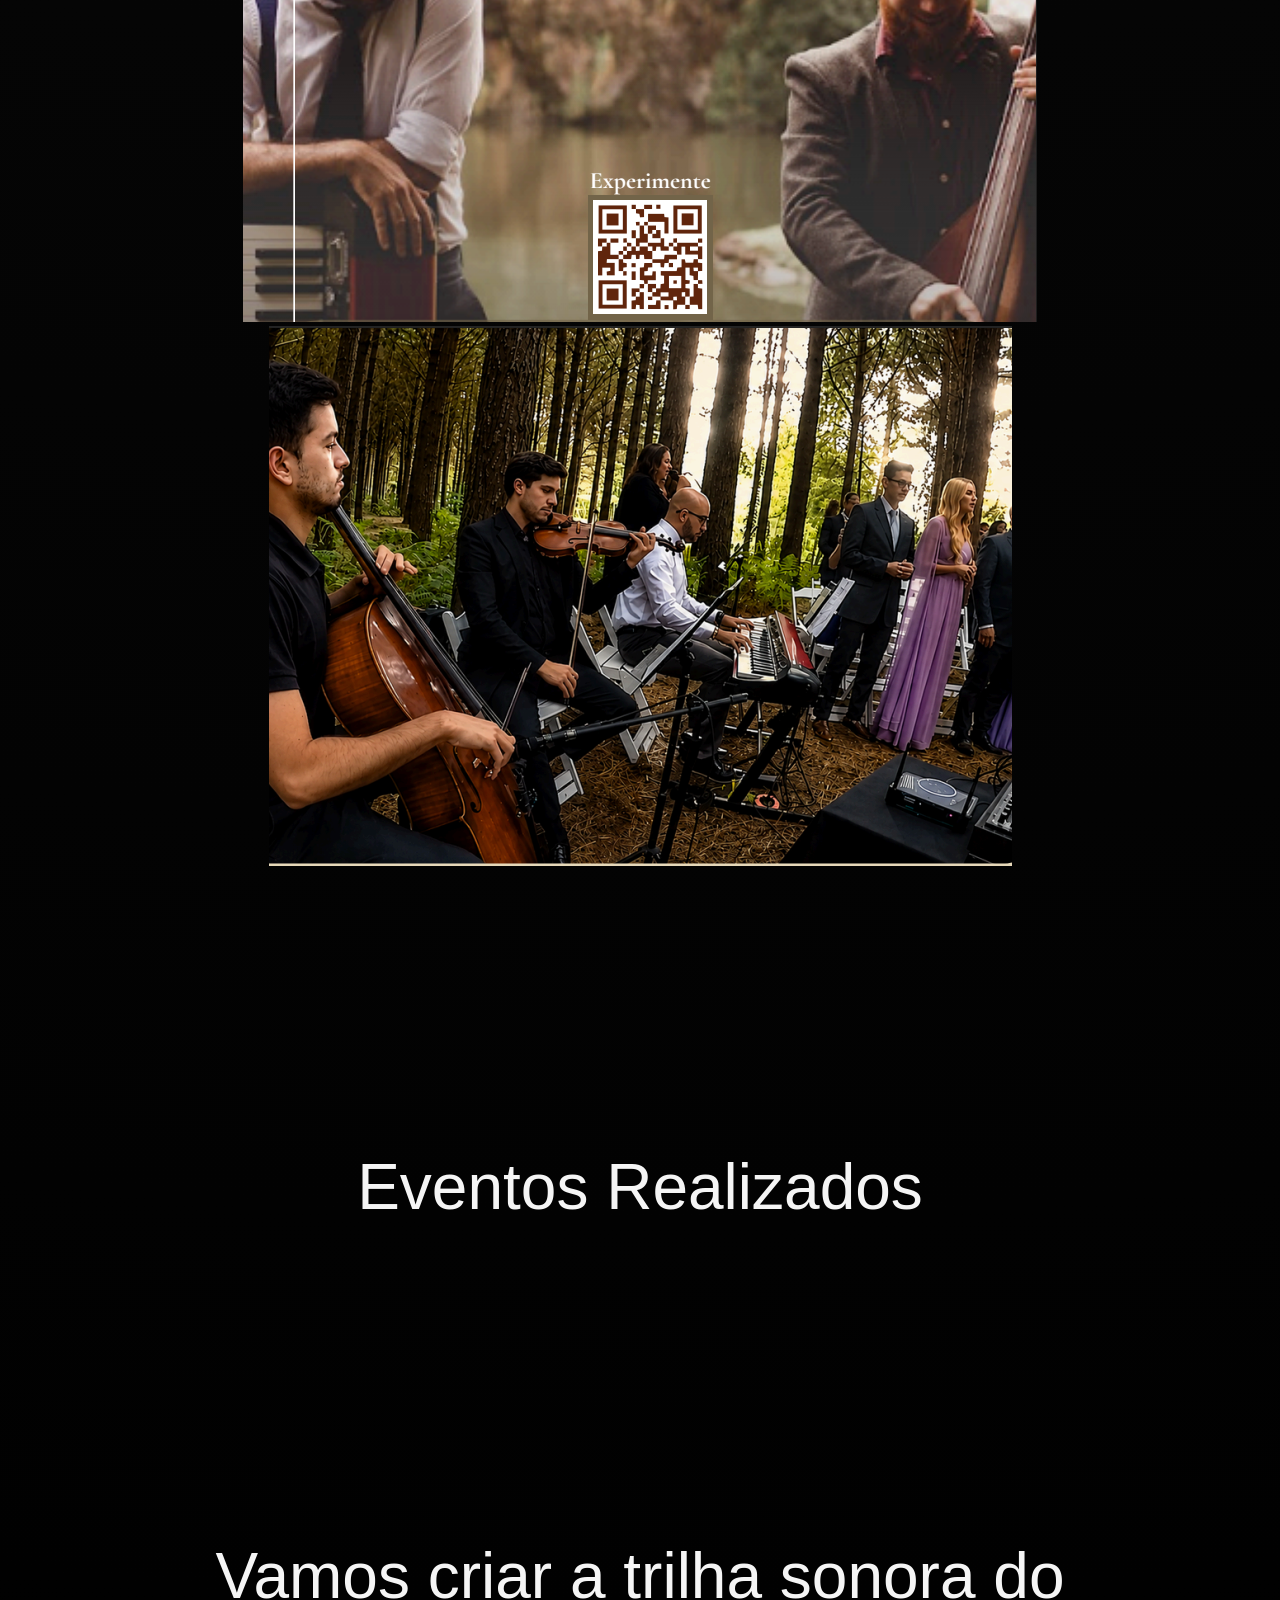
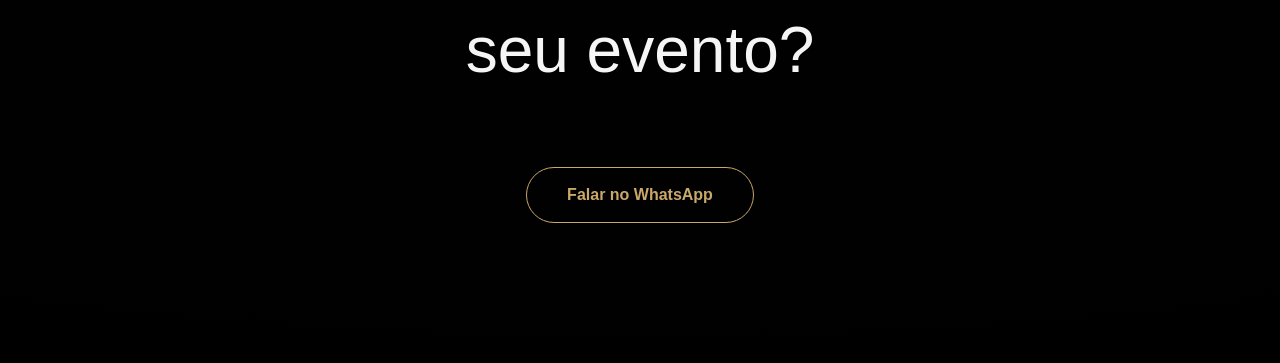
==== commit 3a940dce: "fotos again" ====
--- a/index.html
+++ b/index.html
@@ -127,9 +127,9 @@
 
     <h2>Experiências Musicais</h2>
     
-        <img src="./img/foto02.png" alt="Evento 2">
-        <img src="./img/foto03.png" alt="Evento 3">
-        <img src="./img/foto01.png" alt="Evento 4">
+        <img src="./img/ffoto02.png" alt="Evento 2">
+        <img src="./img/ffoto03.png" alt="Evento 3">
+        <img src="./img/ffoto01.png" alt="Evento 4">
 
 </section>
 
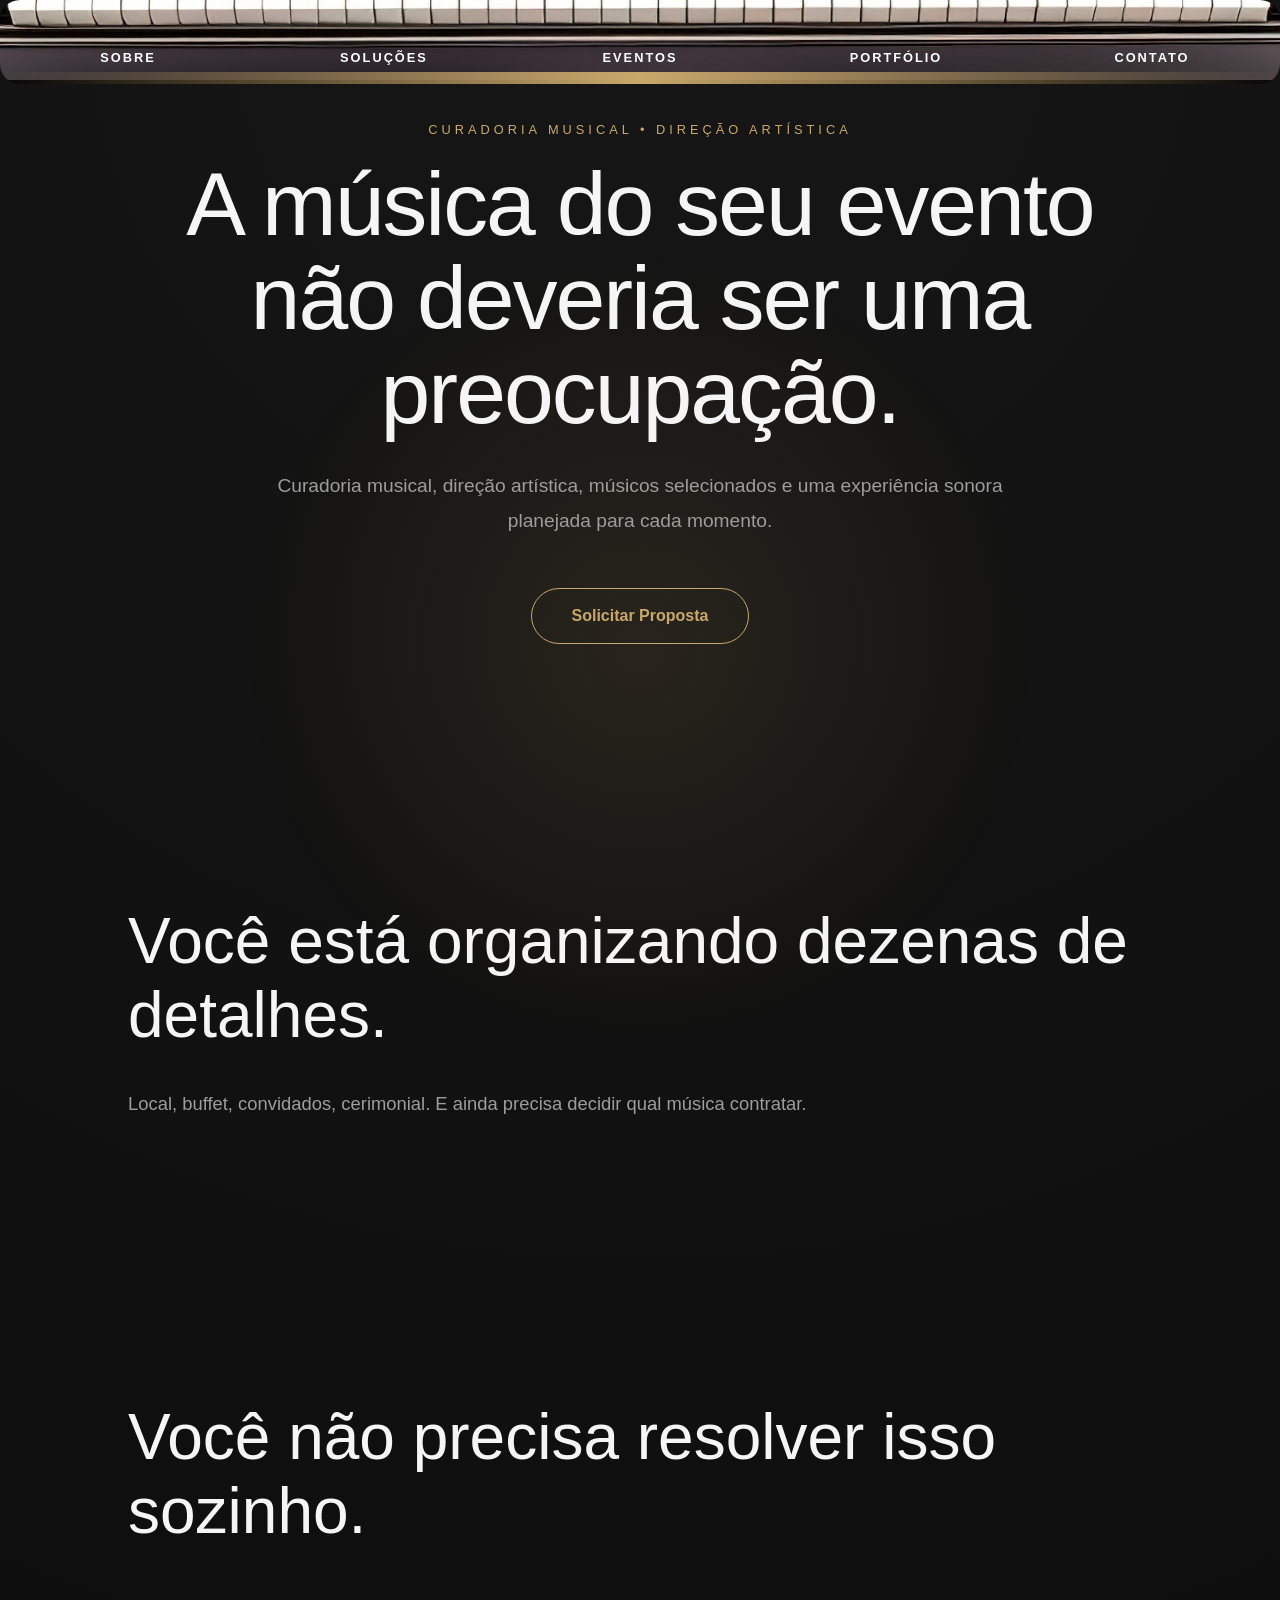
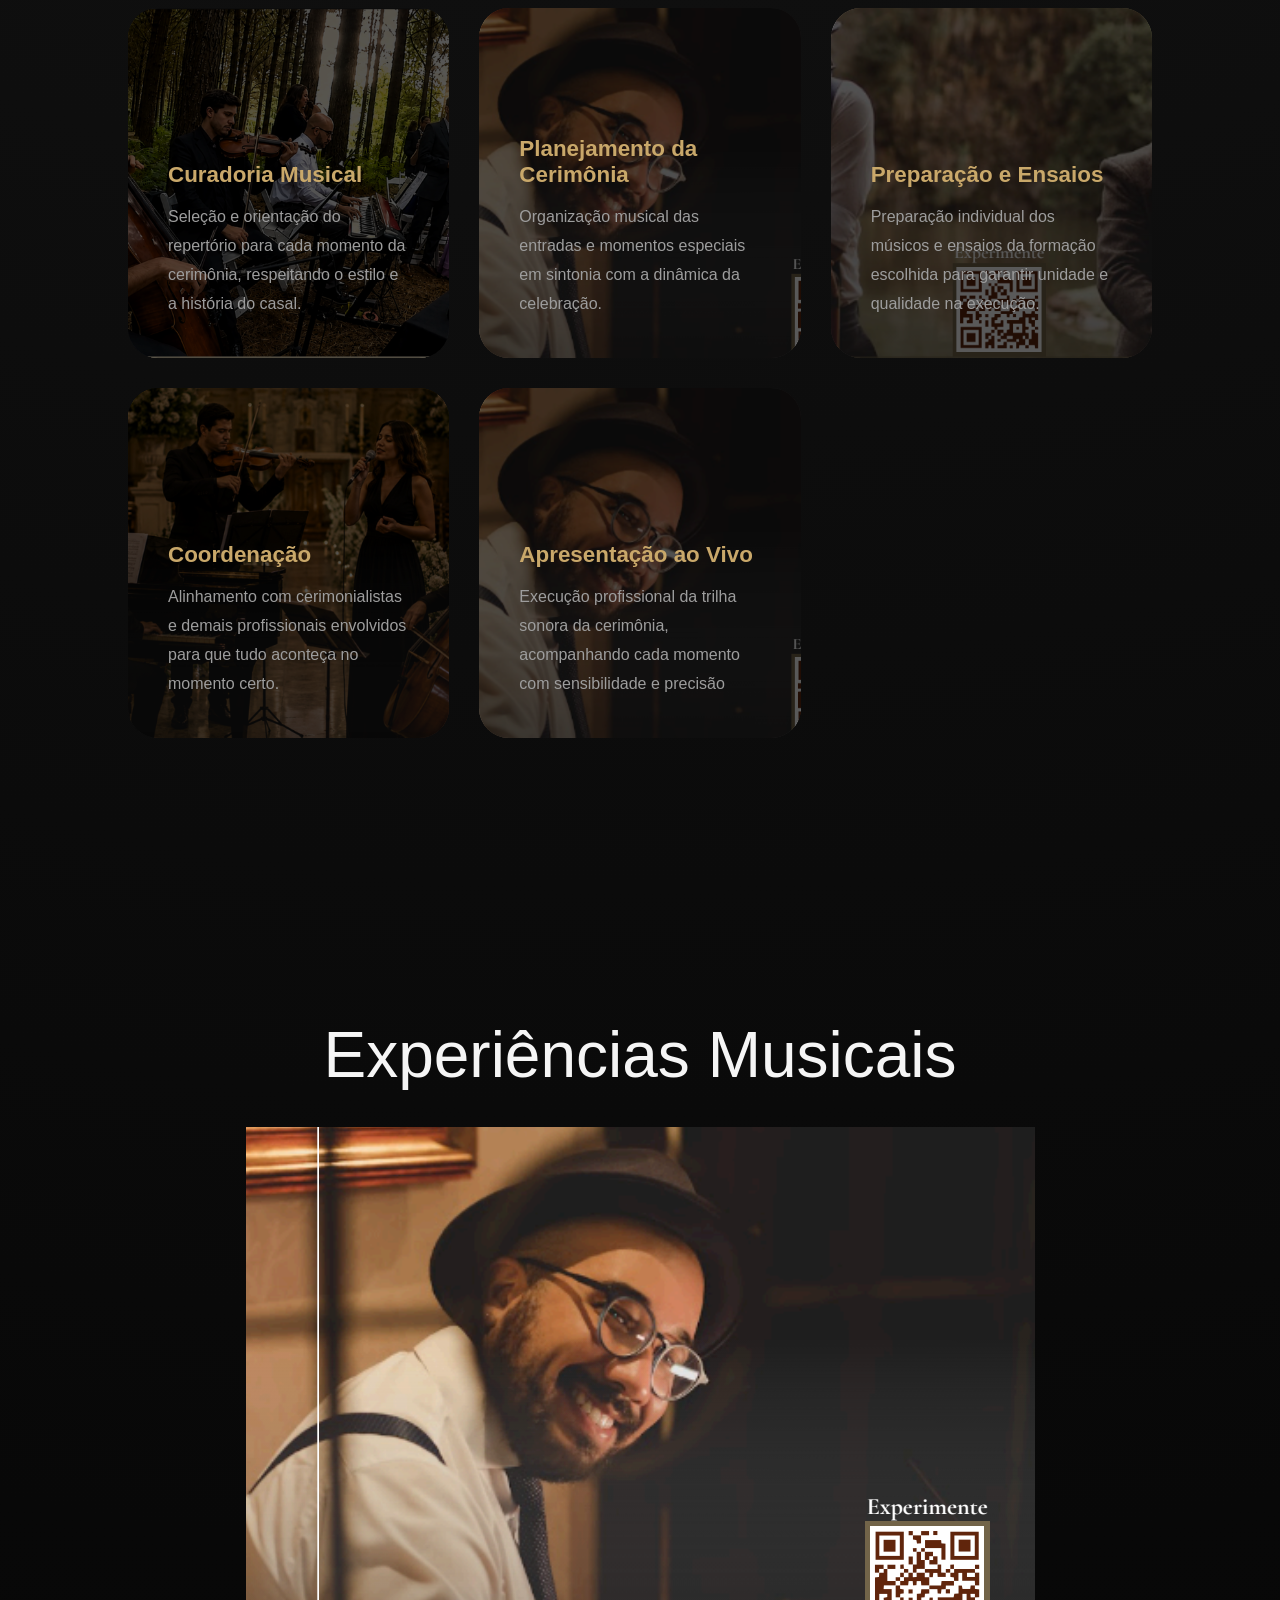
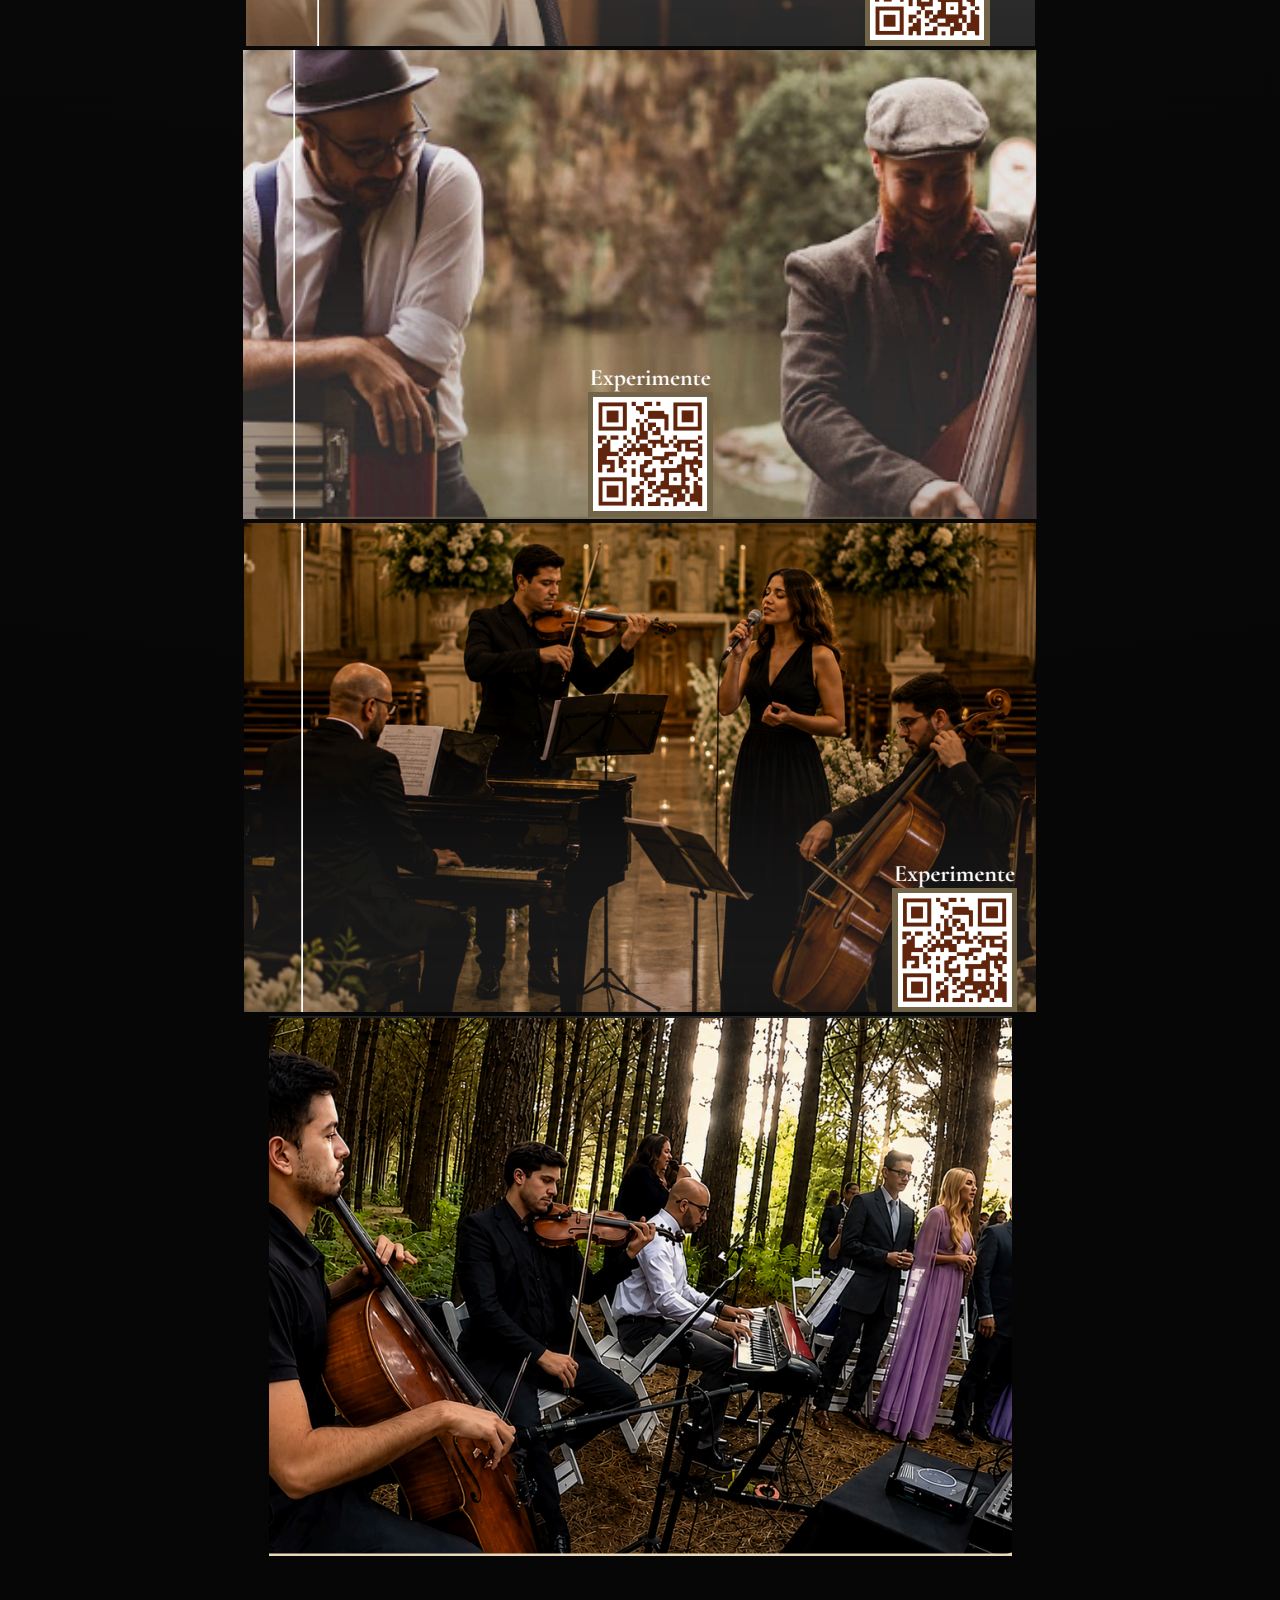
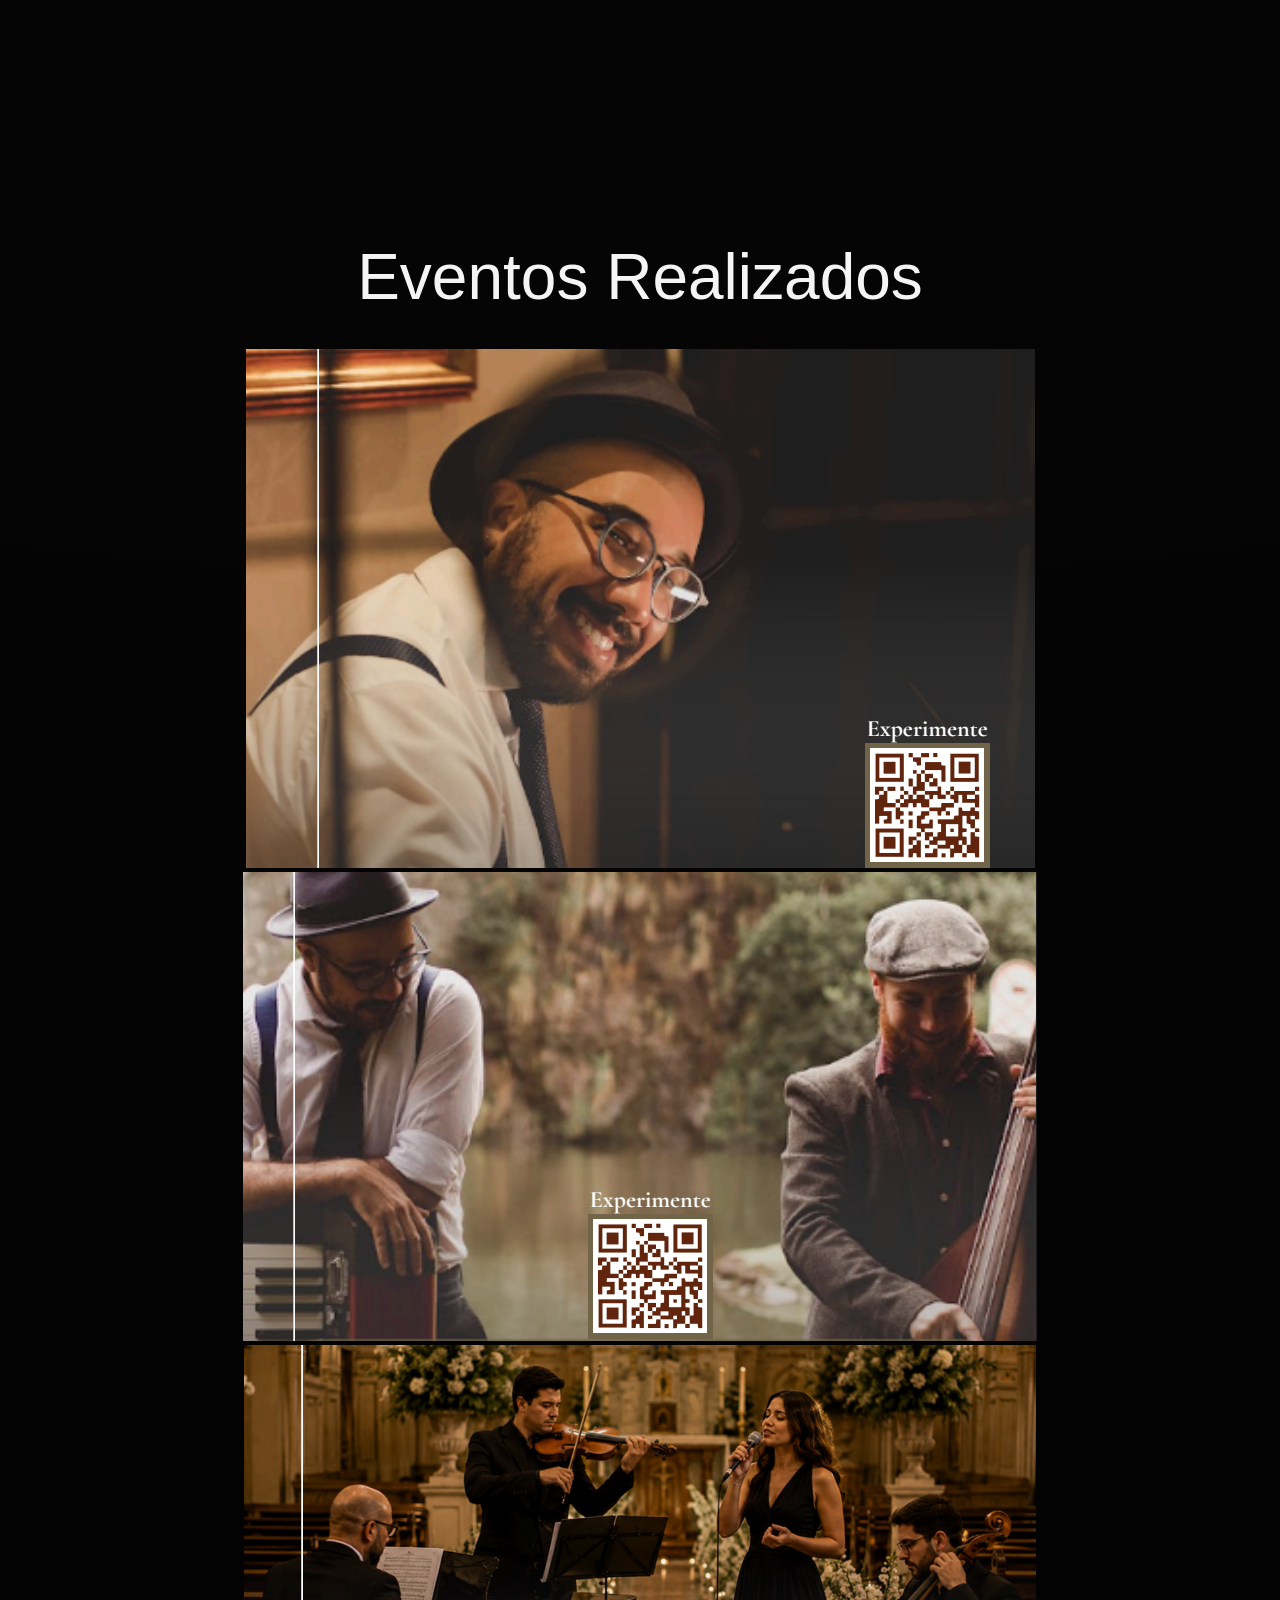
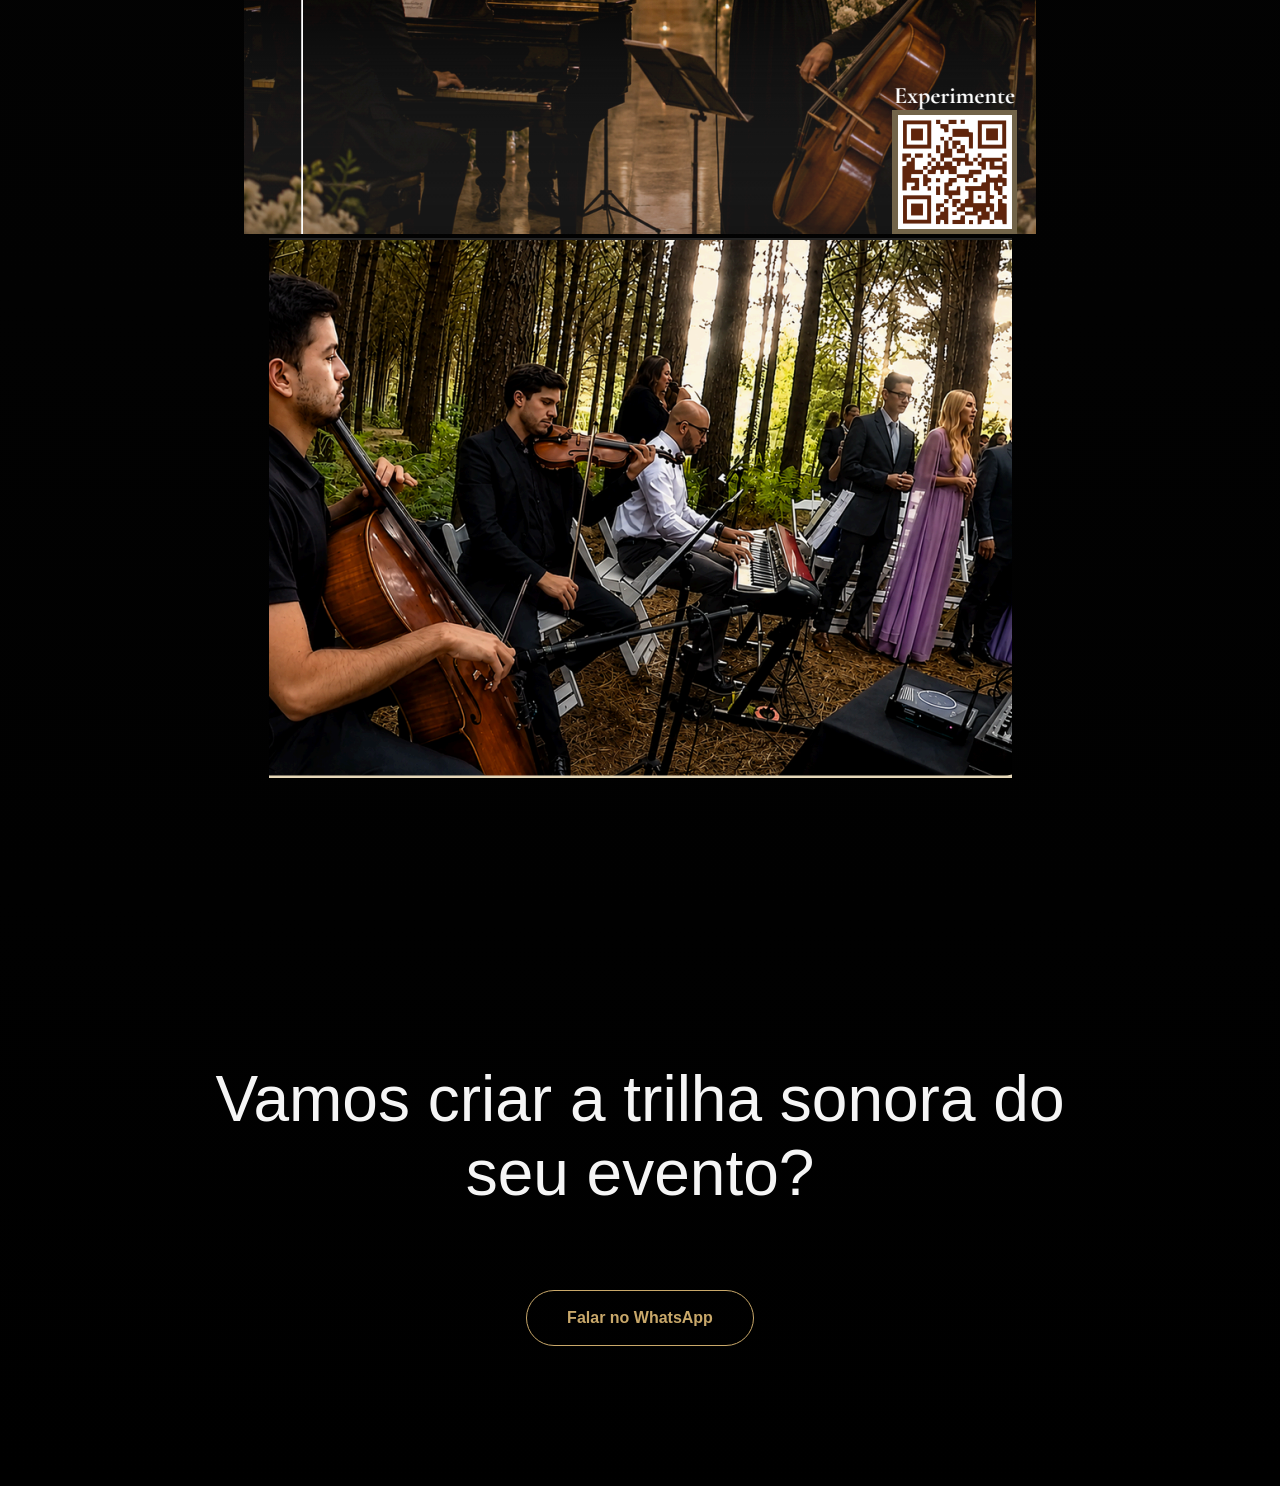
==== commit 248e573a: "fotos card" ====
--- a/index.html
+++ b/index.html
@@ -71,6 +71,7 @@
     <div class="cards">
 
         <div class="card">
+            <img src="./img/ffoto01.png" class="card-bg">
             <h3>Curadoria Musical</h3>
             <p>
                 Seleção e orientação do repertório para cada
@@ -81,6 +82,7 @@
         </div>
 
         <div class="card">
+            <img src="./img/ffoto02.png" class="card-bg">
             <h3>Planejamento da Cerimônia
 </h3>
             <p>
@@ -92,6 +94,8 @@
         </div>
 
         <div class="card">
+
+                <img src="./img/ffoto03.png" class="card-bg">
             <h3>Preparação e Ensaios</h3>
             <p>
                 Preparação individual dos músicos e ensaios
@@ -102,6 +106,7 @@
         </div>
 
         <div class="card">
+            <img src="./img/ffoto04.png" class="card-bg">
             <h3>Coordenação
 </h3>
             <p>
@@ -111,6 +116,7 @@
             </p>
         </div>
         <div class="card">
+            <img src="./img/ffoto02.png" class="card-bg">
             <h3>Apresentação ao Vivo</h3>
             <p>
                 Execução profissional da trilha sonora da
@@ -129,13 +135,20 @@
     
         <img src="./img/ffoto02.png" alt="Evento 2">
         <img src="./img/ffoto03.png" alt="Evento 3">
+        
+        <img src="./img/ffoto04.png" alt="Evento 5">
         <img src="./img/ffoto01.png" alt="Evento 4">
-
 </section>
 
 <section id="portfolio">
 
     <h2>Eventos Realizados</h2>
+
+    <img src="./img/ffoto02.png" alt="Evento 2">
+        <img src="./img/ffoto03.png" alt="Evento 3">
+        
+        <img src="./img/ffoto04.png" alt="Evento 5">
+        <img src="./img/ffoto01.png" alt="Evento 4">
 
 </section>
 
--- a/css/style.css
+++ b/css/style.css
@@ -354,29 +354,52 @@
 }
 
 .card{
-
-padding:40px;
-
-border-radius:30px;
-
-background:
-
-linear-gradient(
-180deg,
-rgba(255,255,255,.03),
-rgba(255,255,255,.01)
-);
-
-border:
-1px solid rgba(255,255,255,.05);
-
-backdrop-filter:
-blur(10px);
-
-transition:.4s;
-
-}
-
+    position:relative;
+
+    min-height:350px;
+
+    display:flex;
+    flex-direction:column;
+    justify-content:flex-end;
+
+    padding:40px;
+
+    overflow:hidden;
+
+    border-radius:30px;
+
+    background:#111;
+}
+
+.card-bg{
+    position:absolute;
+    top:0;
+    left:0;
+
+    width:100%;
+    height:100%;
+
+    object-fit:cover;
+
+    z-index:0;
+}
+
+.card::before{
+    content:"";
+
+    position:absolute;
+    inset:0;
+
+    background:rgba(0,0,0,.65);
+
+    z-index:1;
+}
+
+.card h3,
+.card p{
+    position:relative;
+    z-index:2;
+}
 .card:hover{
 
 transform:
@@ -497,30 +520,113 @@
    RESPONSIVO
 ========================================= */
 
-@media(max-width:900px){
-
-#keyboard{
-
-width:100%;
-height:70px;
-
-object-fit:cover;
-object-position:center bottom;
-
-}
-
-.hero-content h1{
-
-font-size:3rem;
-
-}
-
-section{
-
-padding:
-100px
-30px;
-
-}
+@media (max-width: 900px){
+
+    /* NAV */
+
+    #pianoNav{
+        top:0;
+        border-radius:0;
+    }
+
+    #keyboard{
+        height:60px;
+    }
+
+    #keyLayer{
+        top:0;
+        height:60px;
+    }
+
+    #keyLayer a{
+        font-size:.55rem;
+        letter-spacing:1px;
+        padding:0 4px;
+    }
+
+    /* HERO */
+
+    #hero{
+        min-height:70vh;
+        padding:120px 25px 80px;
+    }
+
+    .tag{
+        font-size:.7rem;
+        letter-spacing:2px;
+    }
+
+    .hero-content h1{
+        font-size:2.4rem;
+        line-height:1.1;
+        margin-bottom:20px;
+    }
+
+    .hero-content p{
+        font-size:1rem;
+        line-height:1.7;
+    }
+
+    .cta{
+        width:100%;
+        max-width:320px;
+        padding:16px;
+    }
+
+    /* SEÇÕES */
+
+    section{
+        padding:80px 25px;
+    }
+
+    section h2{
+        font-size:2rem;
+        margin-bottom:20px;
+    }
+
+    section p{
+        font-size:1rem;
+        line-height:1.7;
+    }
+
+    /* CARDS */
+
+    .cards{
+        grid-template-columns:1fr;
+        gap:20px;
+        margin-top:30px;
+    }
+
+    .card{
+        padding:25px;
+        border-radius:20px;
+    }
+
+    /* EVENTOS */
+
+    #eventos img{
+        width:100%;
+        height:auto;
+        display:block;
+        margin-bottom:20px;
+        border-radius:20px;
+    }
+
+    .eventos-grid{
+        flex-direction:column;
+        align-items:center;
+    }
+
+    .evento-card{
+        width:100%;
+        max-width:380px;
+        height:280px;
+    }
+
+    .evento-card span{
+        font-size:1.2rem;
+        bottom:20px;
+        left:20px;
+    }
 
 }
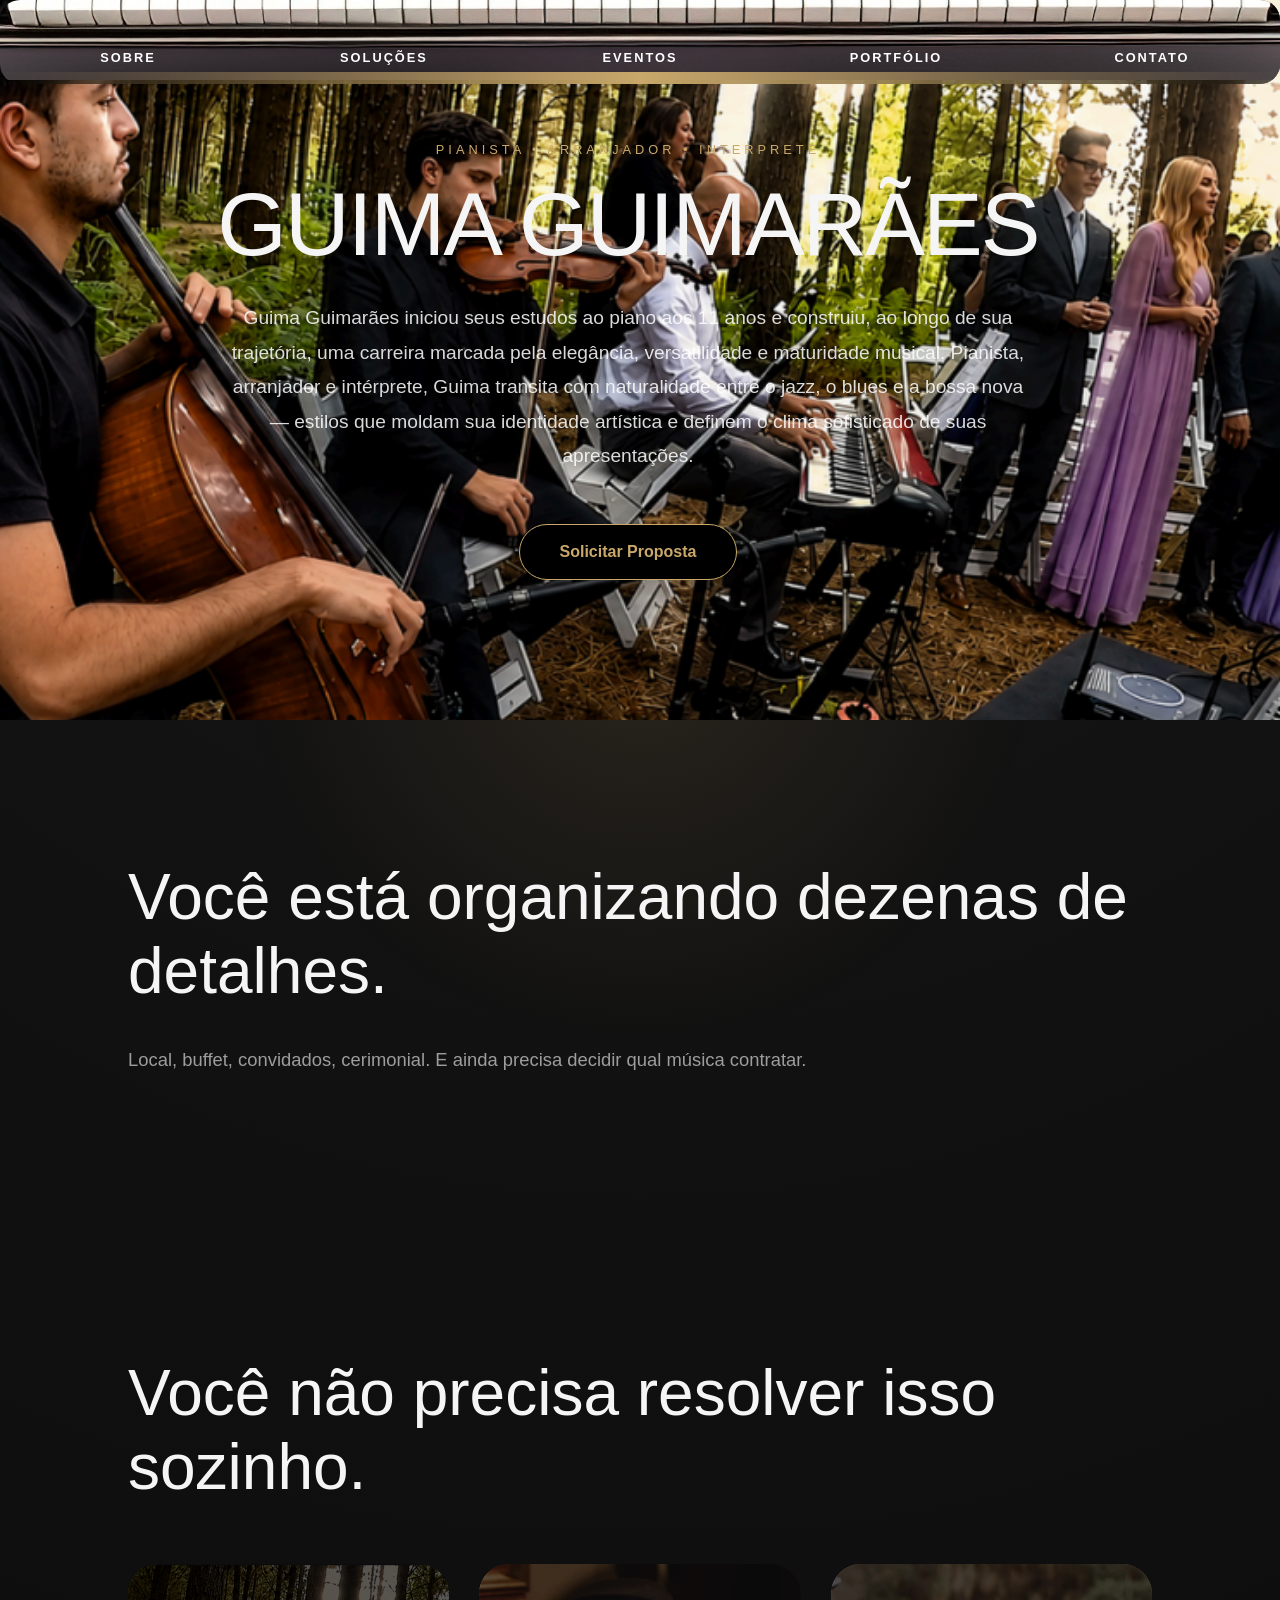
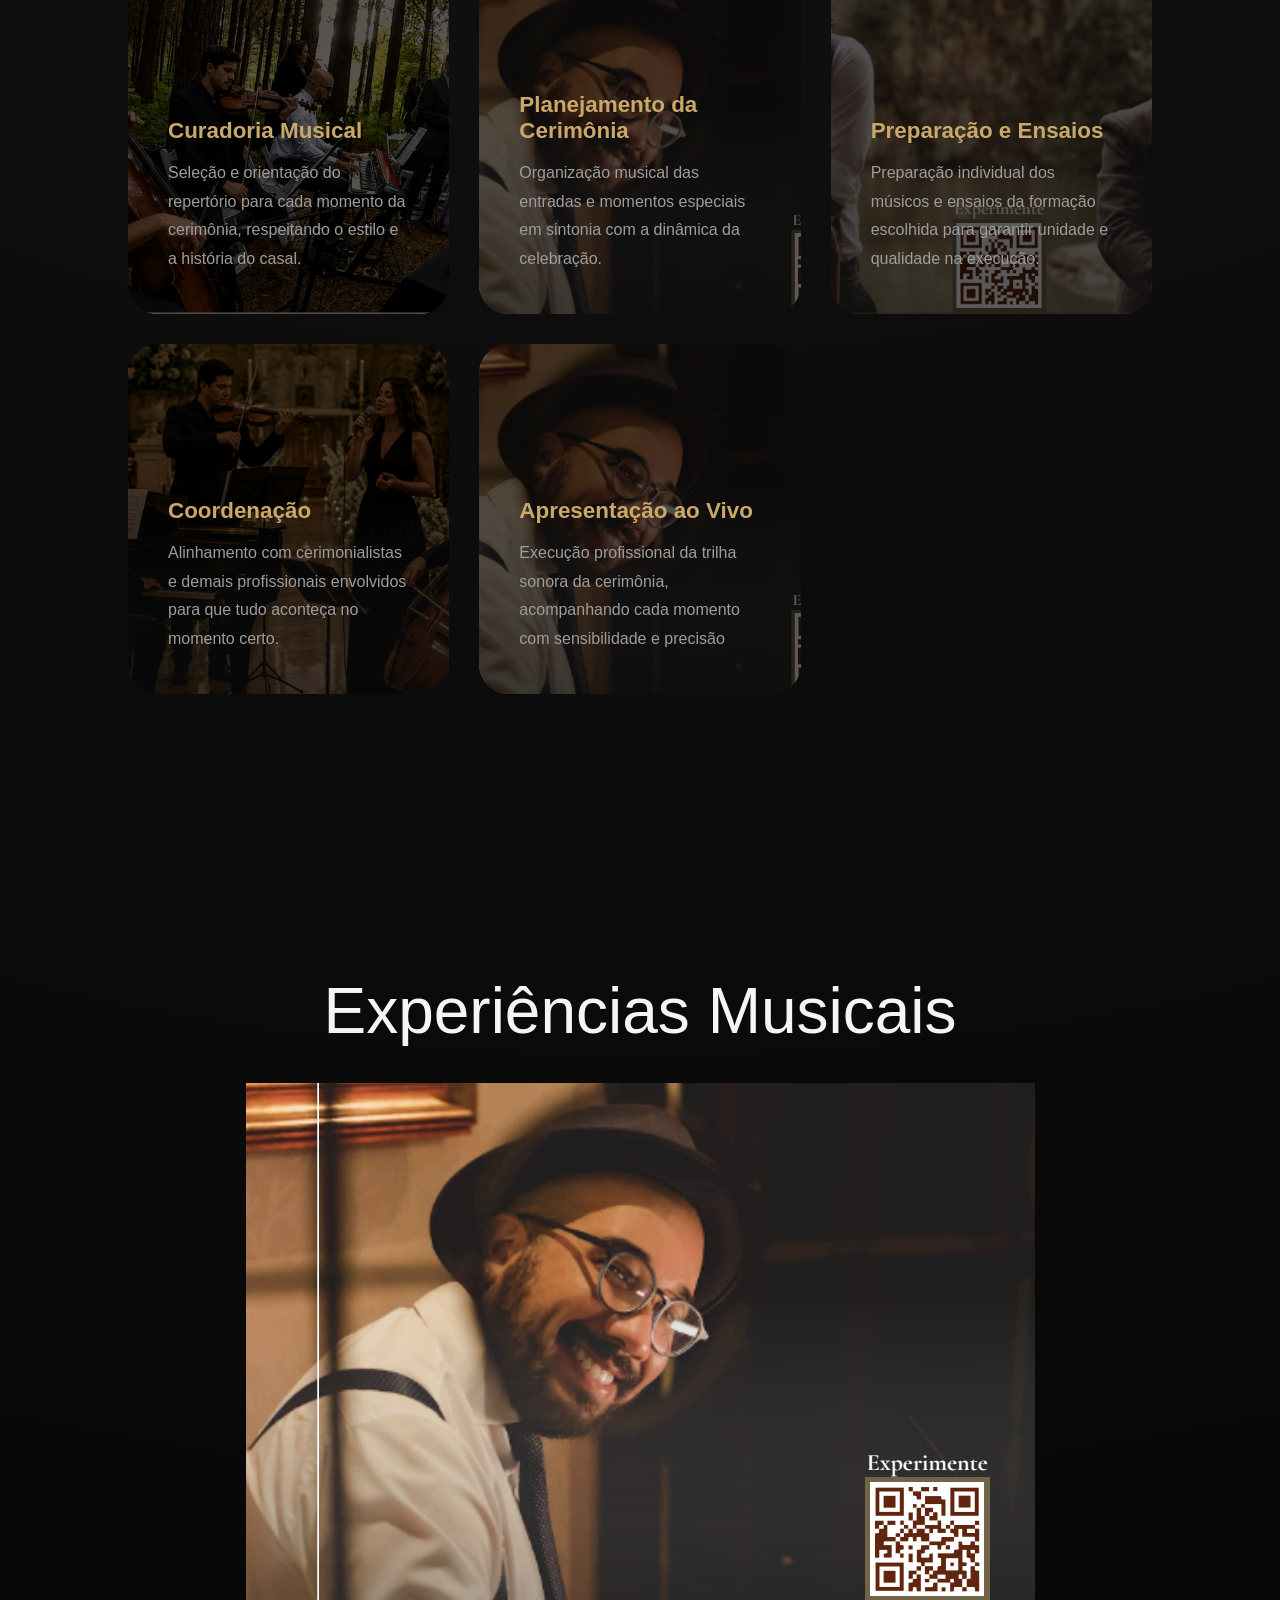
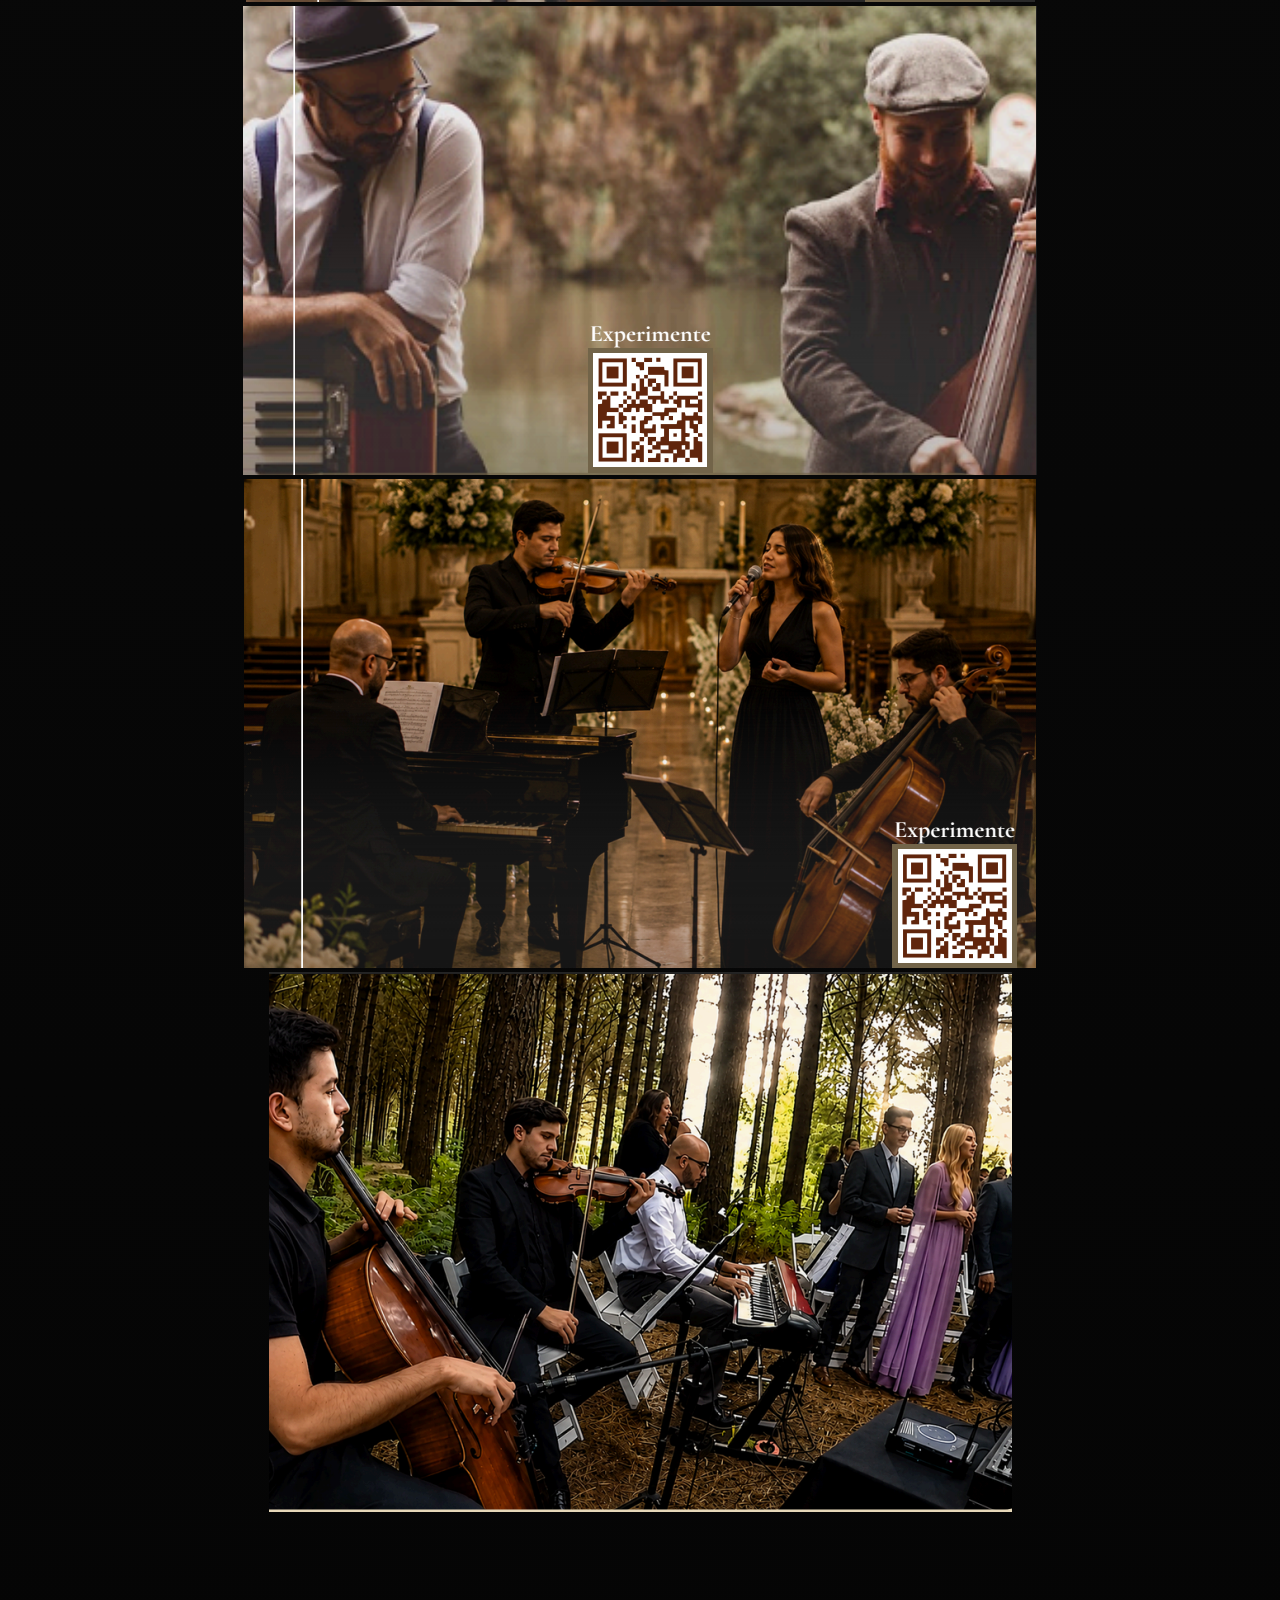
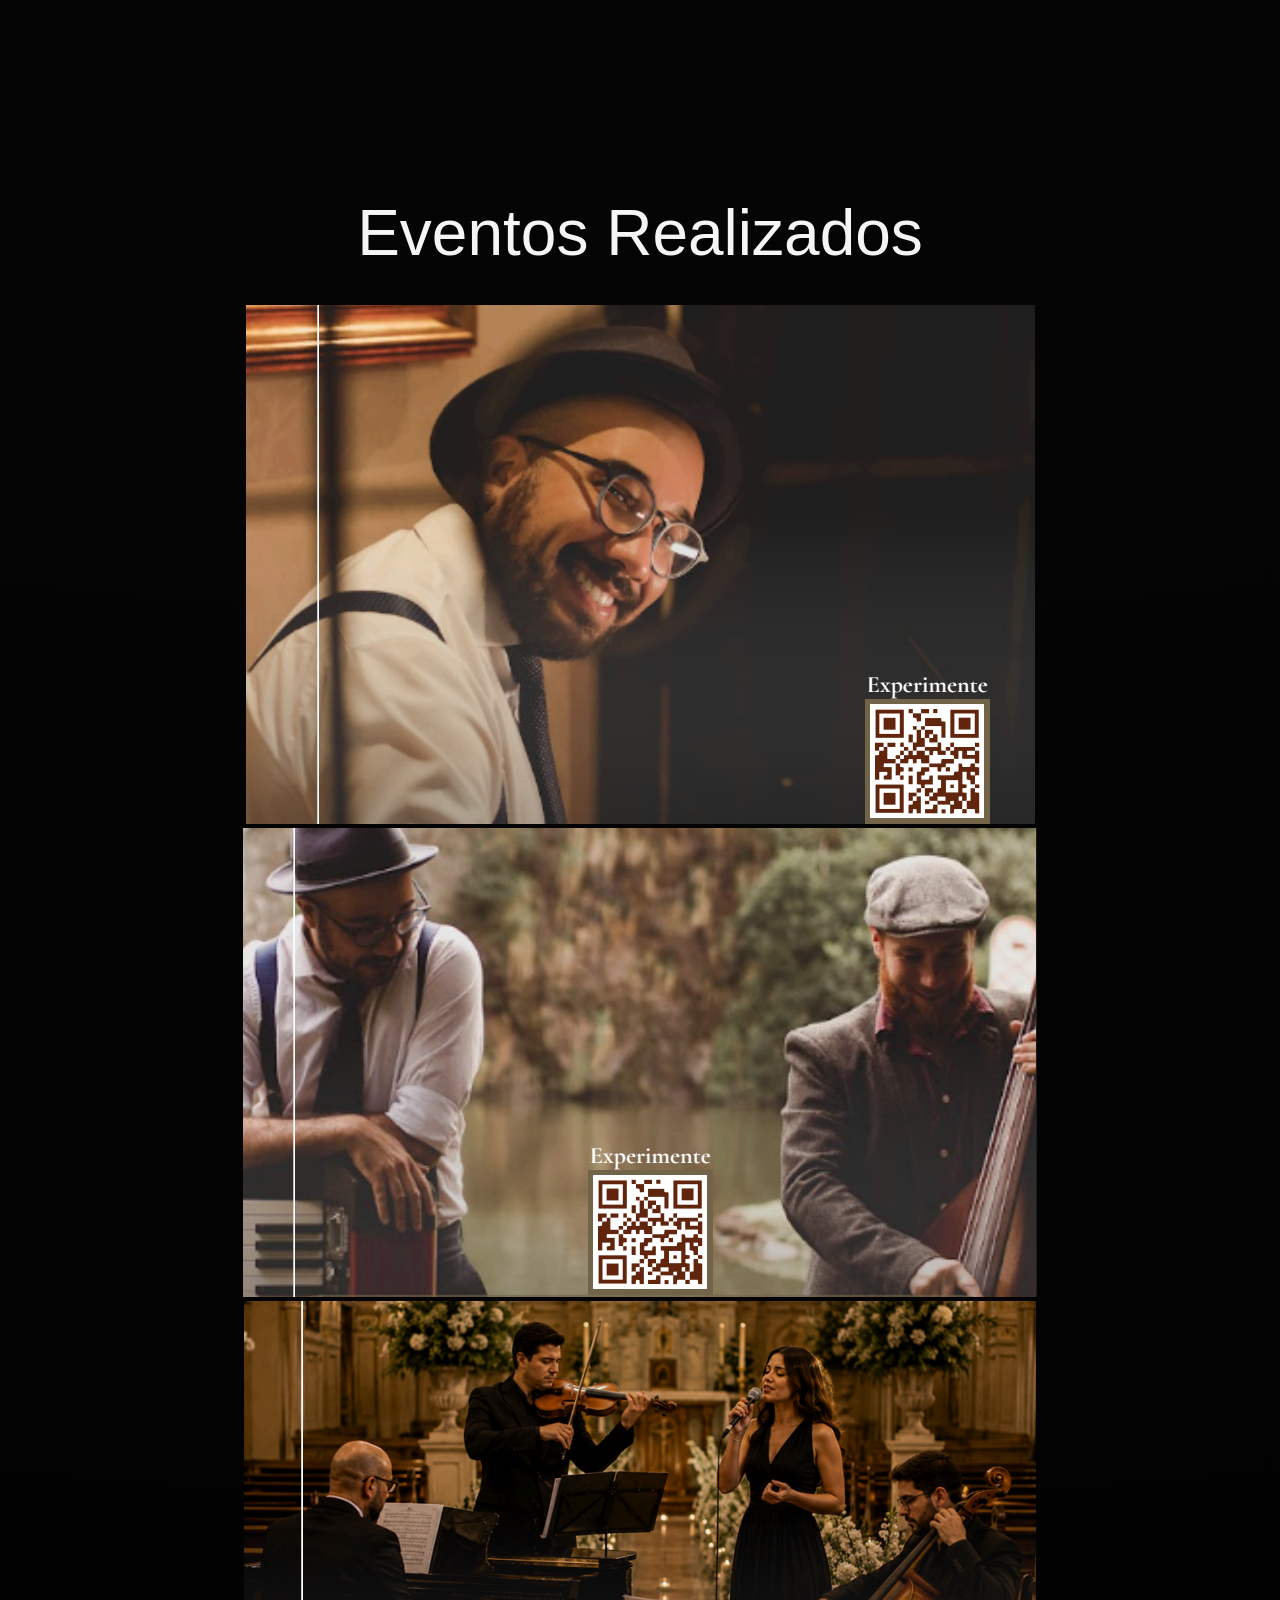
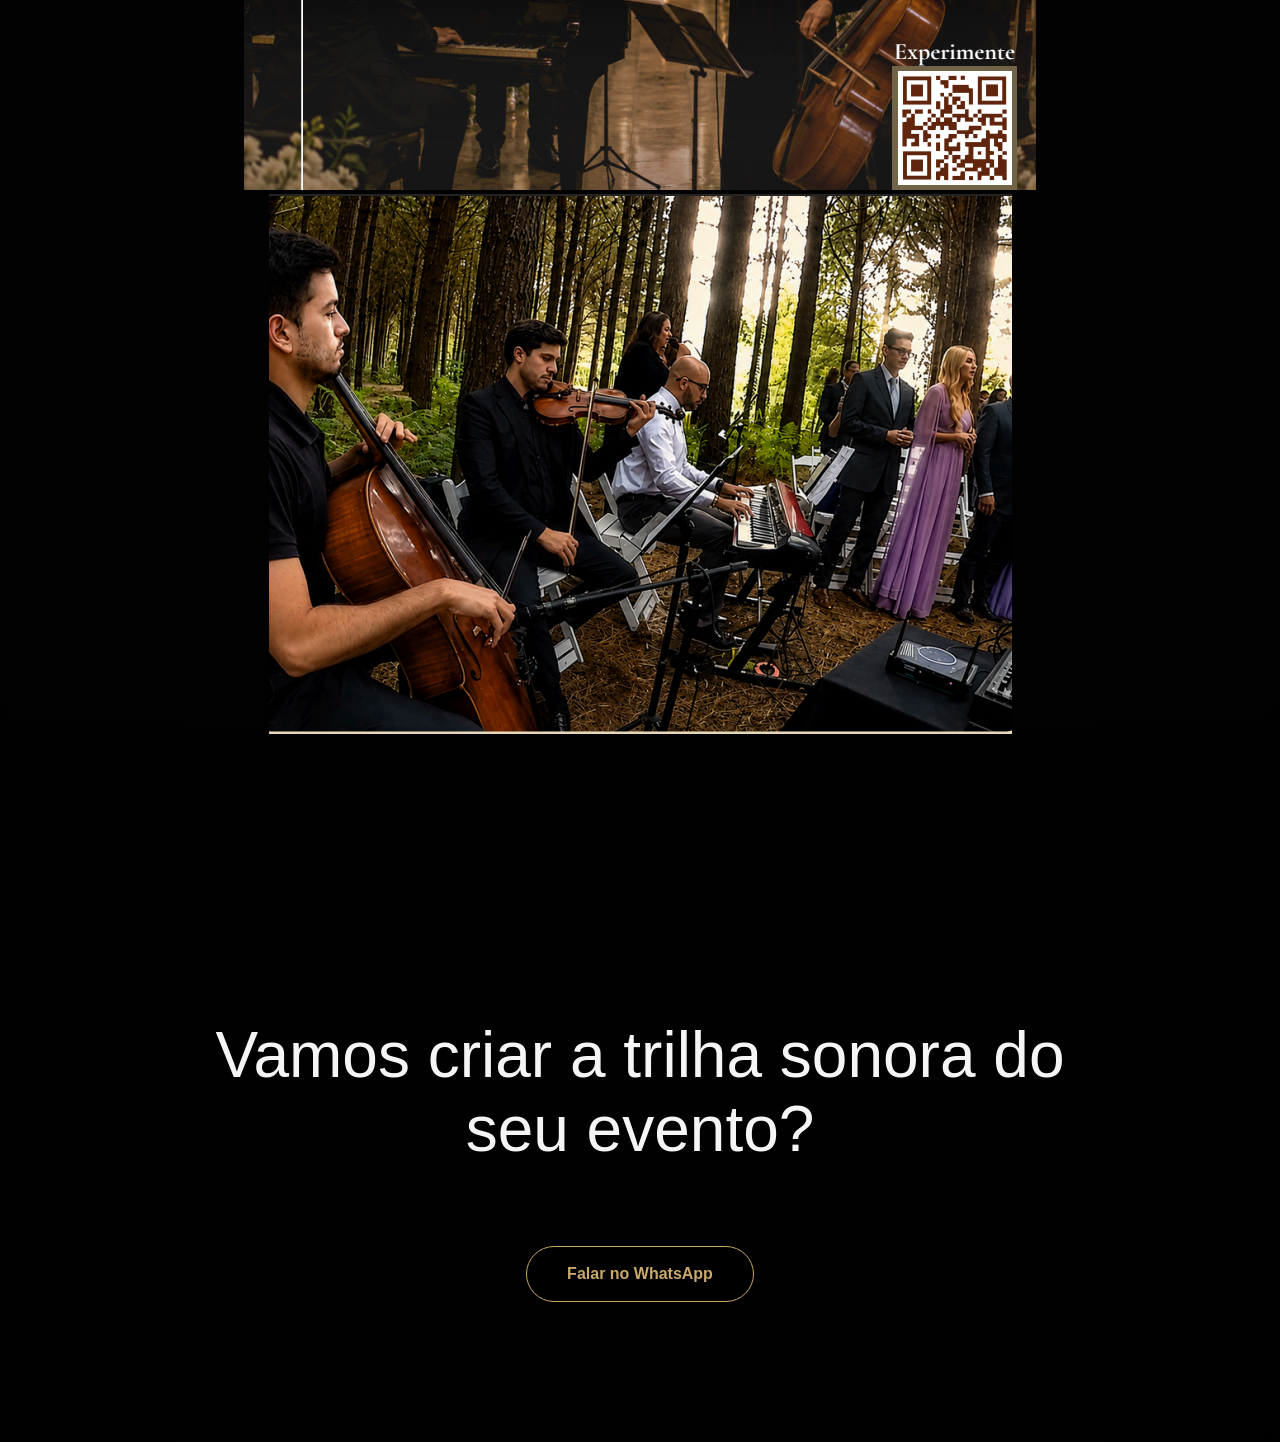
==== commit 51d500f6: "background" ====
--- a/index.html
+++ b/index.html
@@ -27,22 +27,22 @@
 </header>
 
 <section id="hero">
-
+    <img src="./img/ffoto01.png" class="card-bg">
     <div class="hero-content">
-
+        
         <span class="tag">
-            CURADORIA MUSICAL • DIREÇÃO ARTÍSTICA
-        </span>
+            PIANISTA • ARRANJADOR • INTERPRETE  </span>
 
         <h1>
-            A música do seu evento
-            não deveria ser uma preocupação.
+            GUIMA GUIMARÃES 
         </h1>
 
         <p>
-            Curadoria musical, direção artística,
-            músicos selecionados e uma experiência
-            sonora planejada para cada momento.
+            Guima Guimarães iniciou seus estudos ao piano aos 11 anos e construiu, 
+            ao longo de sua trajetória, uma carreira marcada pela elegância, versatilidade 
+            e maturidade musical. Pianista, arranjador e intérprete, Guima transita com naturalidade 
+            entre o jazz, o blues e a bossa nova — estilos que moldam sua identidade artística e definem 
+            o clima sofisticado de suas apresentações.
         </p>
 
         <a href="#" class="cta">
--- a/css/style.css
+++ b/css/style.css
@@ -188,18 +188,22 @@
 ========================================= */
 
 #hero{
-
-min-height:60vh;
-
-display:flex;
-justify-content:center;
-align-items:center;
-
-padding:
-120px
-40px
-120px;
-
+    position:relative;
+    overflow:hidden;
+}
+
+.bg{
+    position:absolute;
+    inset:0;
+    width:100%;
+    height:100%;
+    object-fit:cover;
+    z-index:0;
+}
+
+.hero-content{
+    position:relative;
+    z-index:1;
 }
 
 .hero-content{
@@ -251,7 +255,7 @@
 
 line-height:1.8;
 
-color:var(--muted);
+color:rgba(255, 255, 255, 0.85);
 
 }
 
@@ -279,6 +283,9 @@
 
 color:var(--gold);
 
+background:#000;
+
+
 text-decoration:none;
 
 font-weight:600;
@@ -288,6 +295,7 @@
 }
 
 .cta:hover{
+
 
 background:var(--gold);
 
@@ -295,6 +303,7 @@
 
 transform:
 translateY(-2px);
+
 
 }
 
